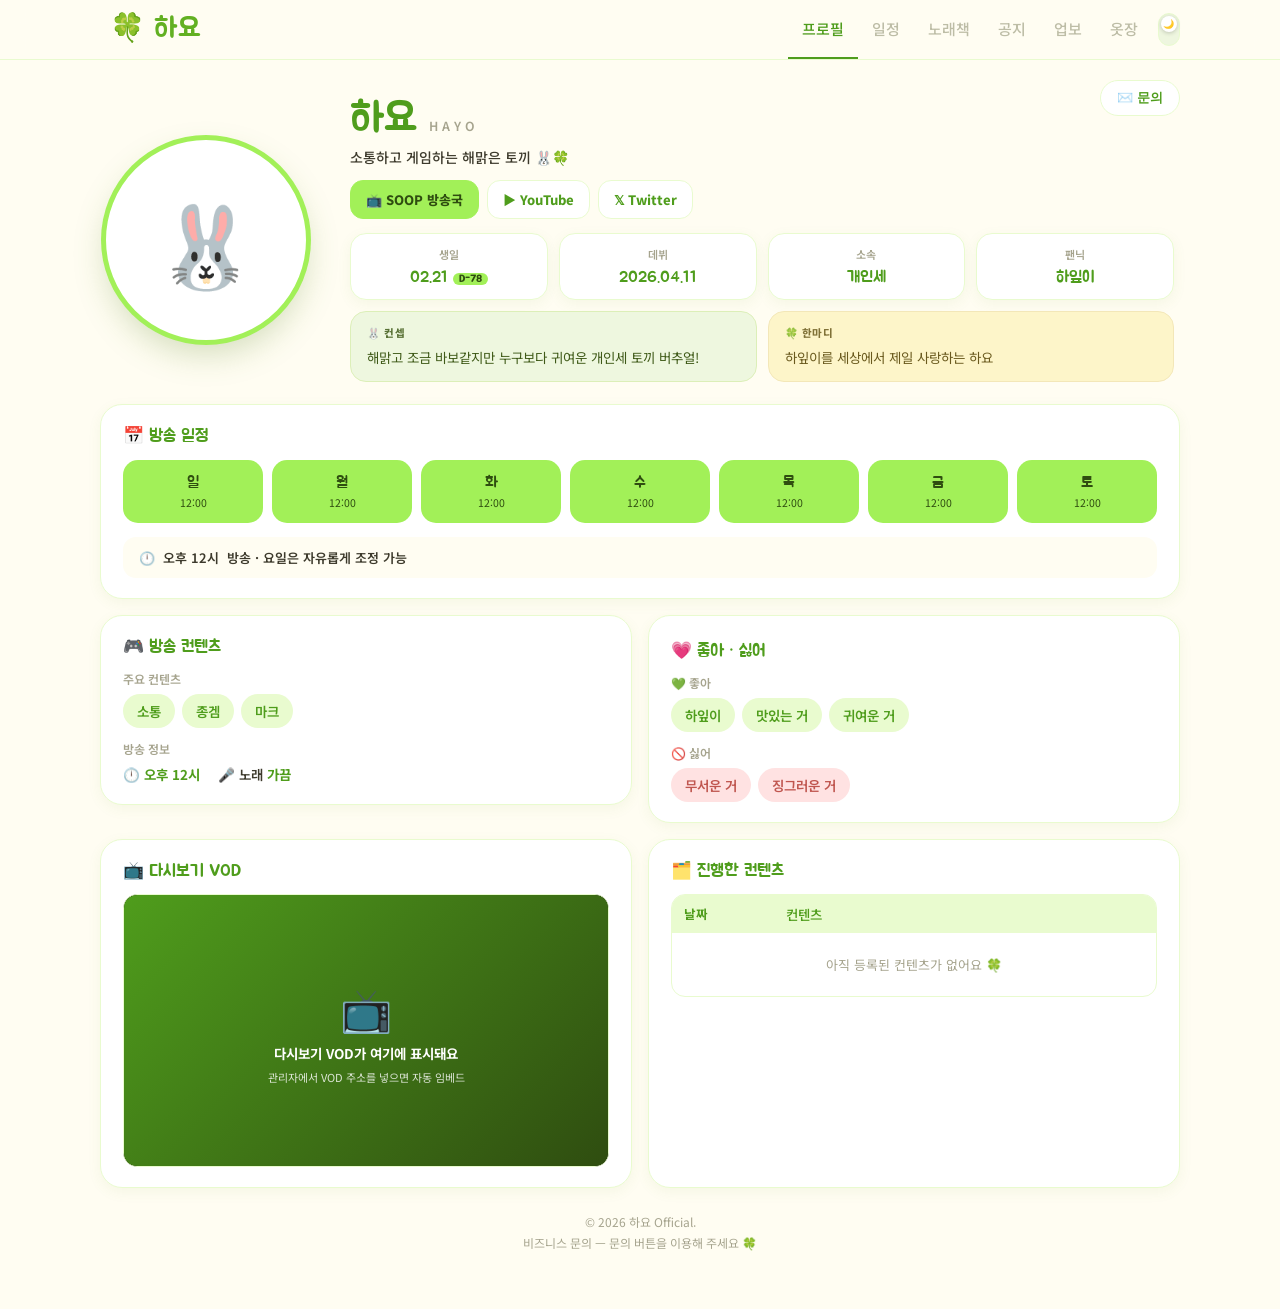
==== index.html @ 39f5235e "Update index.html" ====
<!DOCTYPE html>
<html lang="ko">
<head>
<meta charset="UTF-8">
<meta name="viewport" content="width=device-width, initial-scale=1.0">
<title>하요</title>
<link rel="icon" type="image/jpeg" href="https://profile.img.sooplive.co.kr/LOGO/ha/hayodayong/hayodayong.jpg">
<meta name="description" content="하요 공식 페이지">
<meta property="og:type" content="website">
<meta property="og:title" content="하요">
<meta property="og:description" content="소통·종겜·마크하는 해맑은 토끼 하요 🐰🍀">
<meta property="og:image" content="https://profile.img.sooplive.co.kr/LOGO/ha/hayodayong/hayodayong.jpg">
<meta property="og:image:width" content="600">
<meta property="og:image:height" content="600">
<meta name="twitter:card" content="summary_large_image">
<link href="https://fonts.googleapis.com/css2?family=Jua&family=Noto+Sans+KR:wght@300;400;500;700;800&display=swap" rel="stylesheet">
<style>
:root{
  --main:#a2f058; --main-dark:#4f9d1c; --main-light:#e9fbcf;
  --bg:#fffdf2; --card:#ffffff; --cream:#fdf5c9;
  --logo:#62b022; --text:#3d3a2c; --text-soft:#a6a48e;
  --page-width:1080px;
  --pen:'Noto Sans KR',sans-serif; --katuri:'Jua','Noto Sans KR',sans-serif;
}
body.dark{
  --main:#b6f06f; --main-dark:#cdf59a; --main-light:#2c3a18;
  --bg:#14160d; --card:#1d1f15; --cream:#2a2c18;
  --logo:#cdf59a; --text:#e9ecdf; --text-soft:#8f917f;
}
*{margin:0;padding:0;box-sizing:border-box}
body{background:var(--bg);font-family:var(--pen);color:var(--text);min-height:100vh;padding:20px 16px 56px;overflow-x:hidden;position:relative;transition:background .2s,color .2s}
.nav{position:sticky;top:0;z-index:100;background:rgba(255,253,242,.92);backdrop-filter:blur(12px);border-bottom:1.5px solid var(--main-light);display:flex;justify-content:center;margin:-20px -16px 20px;padding:0 12px}
body.dark .nav{background:rgba(20,22,13,.93)}
.nav-inner{display:flex;align-items:center;max-width:var(--page-width);width:100%}
.nav a.nav-logo{font-family:var(--katuri);font-size:28px!important;font-weight:400;color:var(--logo)!important;padding:10px 10px;text-decoration:none;margin-right:auto;line-height:1;white-space:nowrap;flex-shrink:0;letter-spacing:.5px}
.nav a{padding:18px 14px;font-size:15px;font-weight:500;color:#bdbda6;text-decoration:none;border-bottom:2px solid transparent;transition:all .2s;white-space:nowrap}
.nav a:hover,.nav a.active{color:var(--main-dark);border-bottom-color:var(--main-dark)}
.theme-switch{flex-shrink:0;margin-left:6px;position:relative;width:22px;height:33px;border-radius:999px;border:1.5px solid var(--main-light);background:#eef6df;cursor:pointer;padding:0;transition:background .2s}
.theme-switch .knob{position:absolute;left:1.5px;top:1.5px;width:16px;height:16px;border-radius:50%;background:#fff;display:flex;align-items:center;justify-content:center;font-size:9px;transition:top .2s,background .2s;box-shadow:0 1px 4px rgba(0,0,0,.2)}
body.dark .theme-switch{background:#23271a}
body.dark .theme-switch .knob{top:14px;background:#1d1f15}
@media(max-width:560px){.nav a.nav-logo{font-size:23px!important;padding:10px 6px}.nav{padding:0 6px}.nav a{padding:14px 8px;font-size:13px}}
@media(max-width:380px){.nav a.nav-logo{font-size:20px!important}.nav a{padding:12px 6px;font-size:12px}}
.wrap{position:relative;z-index:1;max-width:var(--page-width);margin:0 auto}

/* ── 히어로: 프사 확대 + 세로 중앙, 내용 살짝 축소 + 오른쪽으로 ── */
.hero{position:relative;display:flex;gap:44px;align-items:center;padding:18px 6px 6px}
.inquiry-btn{position:absolute;top:0;right:0;z-index:5;background:var(--card);border:1.5px solid var(--main-light);color:var(--main-dark);border-radius:999px;padding:8px 16px;font-size:13px;font-weight:800;cursor:pointer;transition:all .2s}
.inquiry-btn:hover{background:var(--main);color:#2f4d10;border-color:var(--main)}
.hero-avatar{width:200px;height:200px;border-radius:50%;overflow:hidden;background:#fff;display:flex;align-items:center;justify-content:center;font-size:80px;flex-shrink:0;cursor:pointer;border:6px solid #fff;box-shadow:0 0 0 5px var(--main),0 14px 32px rgba(90,130,40,.26)}
.hero-avatar img{width:100%;height:100%;object-fit:cover;display:block}
.hero-right{flex:1;min-width:0}
.hero-namerow{display:flex;align-items:baseline;gap:12px;flex-wrap:wrap;padding-right:70px}
.hero-name{font-family:var(--katuri);font-size:41px;color:var(--main-dark);line-height:1}
.hero-en{font-size:12.5px;letter-spacing:4px;color:var(--text-soft);font-weight:600}
.hero-tag{margin-top:8px;font-size:14px;color:var(--text);font-weight:500}
.hero-socials{margin-top:13px;display:flex;gap:8px;flex-wrap:wrap}
.hsoc{display:inline-flex;align-items:center;gap:6px;padding:9px 15px;border-radius:13px;text-decoration:none;font-weight:800;font-size:13px;border:1.5px solid var(--main-light);background:var(--card);color:var(--main-dark);transition:all .18s}
.hsoc:hover{transform:translateY(-2px)}
.hsoc.fill{background:var(--main);color:#2f4d10;border-color:var(--main)}
.infocards{margin-top:14px;display:grid;grid-template-columns:repeat(4,1fr);gap:11px}
.ic{background:var(--card);border:1.5px solid var(--main-light);border-radius:16px;padding:12px 8px;text-align:center;box-shadow:0 4px 14px rgba(120,160,60,.07)}
.ic .l{font-size:11px;color:var(--text-soft);font-weight:600}
.ic .v{font-family:var(--katuri);font-size:16px;color:var(--main-dark);margin-top:5px;font-weight:400;word-break:keep-all;line-height:1.25}
.ic .v em{font-style:normal;font-size:10px;background:var(--main);color:#2f4d10;border-radius:7px;padding:1px 6px;margin-left:5px;font-weight:800}
.lore{margin-top:11px;display:grid;grid-template-columns:1fr 1fr;gap:11px}
.lorebox{border-radius:16px;padding:13px 16px;font-size:13.5px;line-height:1.6;border:1.5px solid transparent}
.lorebox .lt{font-size:10.5px;font-weight:800;letter-spacing:.5px;display:flex;align-items:center;gap:6px;margin-bottom:5px;opacity:.85}
.lorebox.a{background:#eef7df;color:#3f5a18;border-color:#dcefb8}
.lorebox.b{background:var(--cream);color:#6a5a1e;border-color:#f3e7b8}
body.dark .lorebox.a{background:#243016;color:#cdf59a;border-color:#33491a}
body.dark .lorebox.b{background:#2a2c18;color:#e3d79a;border-color:#3a3a1f}
@media(max-width:700px){.hero{flex-direction:column;align-items:center;text-align:center;gap:20px;padding:8px 4px}.hero-avatar{width:168px;height:168px;font-size:66px}.hero-namerow{justify-content:center;padding-right:0}.hero-socials{justify-content:center}.infocards{grid-template-columns:1fr 1fr;width:100%}.lore{grid-template-columns:1fr;width:100%;text-align:left}.inquiry-btn{top:-4px}}

.sched{margin-top:16px;background:var(--card);border:1.5px solid var(--main-light);border-radius:22px;padding:20px 22px;box-shadow:0 4px 14px rgba(120,160,60,.07)}
.sched .sh{font-family:var(--katuri);font-size:17px;color:var(--main-dark);margin-bottom:14px;display:flex;align-items:center;gap:8px;font-weight:400}
.daycards{display:grid;grid-template-columns:repeat(7,1fr);gap:9px}
@media(max-width:560px){.daycards{grid-template-columns:repeat(4,1fr)}}
.dc{border-radius:15px;padding:13px 6px;text-align:center;background:var(--main-light)}
.dc .dd{font-family:var(--katuri);font-size:15px;color:var(--main-dark);font-weight:400}
.dc .dt{font-size:10.5px;color:var(--main-dark);opacity:.8;margin-top:4px;line-height:1.3}
.dc.on{background:var(--main)}
.dc.on .dd,.dc.on .dt{color:#2f4d10;opacity:1}
.sched .cap{margin-top:14px;background:var(--bg);border-radius:13px;padding:11px 16px;font-size:13px;color:var(--text);font-weight:600;display:flex;align-items:center;gap:8px}

.twocol{margin-top:16px;display:grid;grid-template-columns:1fr 1fr;gap:16px;align-items:start}
@media(max-width:700px){.twocol{grid-template-columns:1fr}}
.col{background:var(--card);border:1.5px solid var(--main-light);border-radius:22px;padding:20px 22px;box-shadow:0 4px 14px rgba(120,160,60,.07)}
.col h3{font-family:var(--katuri);font-size:17px;color:var(--main-dark);margin-bottom:13px;display:flex;align-items:center;gap:8px;font-weight:400}
.subh{font-size:12px;color:var(--text-soft);font-weight:600;margin:12px 0 7px}
.subh:first-child{margin-top:0}
.pills{display:flex;gap:7px;flex-wrap:wrap}
.pill{background:var(--main-light);color:var(--main-dark);border-radius:999px;padding:7px 14px;font-size:13.5px;font-weight:600}
.pill.no{background:#ffe2e2;color:#c0564f}
body.dark .pill.no{background:#3a2222;color:#e79a94}
.miniinfo{display:flex;gap:18px;flex-wrap:wrap;margin-top:4px}
.miniinfo span{font-size:13.5px;color:var(--text);font-weight:600}
.miniinfo b{color:var(--main-dark)}

/* ── 하단 VOD + 컨텐츠 표 ── */
.vodrow{margin-top:16px;display:grid;grid-template-columns:1fr 1fr;gap:16px;align-items:stretch}
@media(max-width:700px){.vodrow{grid-template-columns:1fr}}
.vodcol,.listcol{display:flex;flex-direction:column}
.vod{position:relative;width:100%;aspect-ratio:16/9;background:#000;border-radius:14px;overflow:hidden;border:1.5px solid var(--main-light)}
.vod iframe{position:absolute;inset:0;width:100%;height:100%;border:0}
.vod-ph{position:absolute;inset:0;display:flex;flex-direction:column;align-items:center;justify-content:center;gap:6px;background:linear-gradient(135deg,#4f9d1c,#2f4d10);color:#fff;text-align:center;padding:16px}
.vod-ph .pl{font-size:42px}
.vod-ph .pt{font-size:13.5px;font-weight:700}
.vod-ph .pt2{font-size:11px;opacity:.82}
.ctable{border:1.5px solid var(--main-light);border-radius:14px;overflow:hidden}
.cthead{display:flex;gap:10px;padding:9px 12px;background:var(--main-light);font-size:11.5px;color:var(--main-dark);font-weight:800}
.crow{display:flex;gap:10px;align-items:center;padding:11px 12px;border-top:1px solid var(--main-light);text-decoration:none;color:var(--text);transition:background .15s}
.crow:hover{background:var(--main-light)}
.cdate{width:92px;flex-shrink:0;font-size:12.5px;font-weight:700;color:var(--main-dark)}
.ctitle{flex:1;min-width:0;font-size:13.5px;font-weight:500;overflow:hidden;text-overflow:ellipsis;white-space:nowrap}
.crow .go{margin-left:auto;color:var(--text-soft);font-size:14px;flex-shrink:0}
.crow:hover .go{color:var(--main-dark)}
.cempty{padding:22px;text-align:center;color:var(--text-soft);font-size:13px}
.pager{display:flex;gap:6px;justify-content:center;margin-top:auto;padding-top:14px}
.pager button{min-width:30px;height:30px;padding:0 8px;border-radius:9px;border:1.5px solid var(--main-light);background:var(--card);color:var(--main-dark);font-weight:700;font-size:13px;cursor:pointer;transition:all .15s}
.pager button:hover:not(:disabled){background:var(--main-light)}
.pager button.active{background:var(--main);color:#2f4d10;border-color:var(--main)}
.pager button:disabled{opacity:.4;cursor:default}

.iq-ov{position:absolute;left:0;right:0;background:rgba(40,46,20,.35);display:none;align-items:flex-start;justify-content:center;z-index:600;padding:16px}
.iq-ov.show{display:flex}
.iq-modal{background:var(--card);border-radius:24px;width:100%;max-width:420px;padding:24px;box-shadow:0 20px 60px rgba(80,100,40,.3)}
.iq-title{font-family:var(--katuri);font-size:19px;color:var(--main-dark);margin-bottom:4px;font-weight:400}
.iq-desc{font-size:13px;color:var(--text-soft);margin-bottom:16px}
.iq-input{width:100%;padding:12px 14px;border-radius:13px;border:1.5px solid var(--main-light);font-size:14px;outline:none;margin-bottom:10px;font-family:inherit;background:var(--bg);color:var(--text);box-sizing:border-box}
.iq-input:focus{border-color:var(--main)}
.iq-btns{display:flex;gap:8px;margin-top:6px}
.iq-btns button{flex:1;padding:12px;border-radius:13px;border:none;font-size:14px;font-weight:800;cursor:pointer}
.iq-send{background:var(--main);color:#2f4d10}
.iq-cancel{background:var(--main-light);color:var(--main-dark)}
footer{text-align:center;color:var(--text-soft);font-size:12px;margin-top:24px;position:relative;z-index:1;line-height:1.7}
</style>
</head>
<body>
<nav class="nav"><div class="nav-inner">
  <a href="index.html" class="nav-logo">🍀 하요</a>
  <a href="index.html" class="active">프로필</a>
  <a href="schedule/">일정</a>
  <a href="song/">노래책</a>
  <a href="notice/">공지</a>
  <a href="work/">업보</a>
  <a href="dress/">옷장</a>
  <button class="theme-switch" id="themeSwitch" type="button" aria-label="다크모드 전환"><span class="knob" id="themeKnob">🌙</span></button>
</div></nav>

<div class="wrap">
  <section class="hero">
    <button class="inquiry-btn" onclick="openInquiry()">✉️ 문의</button>
    <div class="hero-avatar" id="avatarWrap">
      <img id="avatarImg" src="" alt="하요" style="display:none" onerror="this.style.display='none';var e=document.getElementById('avatarEmoji');if(e)e.style.display='flex'">
      <span id="avatarEmoji">🐰</span>
    </div>
    <div class="hero-right">
      <div class="hero-namerow"><span class="hero-name" id="info-name">하요</span><span class="hero-en">HAYO</span></div>
      <div class="hero-tag" id="info-tagline">소통하고 게임하는 해맑은 토끼 🐰🍀</div>
      <div class="hero-socials">
        <a class="hsoc fill" id="soc-soop" href="https://www.sooplive.com/station/hayodayong" target="_blank" rel="noopener">📺 SOOP 방송국</a>
        <a class="hsoc" id="soc-youtube" href="https://www.youtube.com/@hayodayong" target="_blank" rel="noopener">▶️ YouTube</a>
        <a class="hsoc" id="soc-twitter" href="https://x.com/hayodayong" target="_blank" rel="noopener">𝕏 Twitter</a>
      </div>
      <div class="infocards">
        <div class="ic"><div class="l">생일</div><div class="v"><span id="info-birthday">02.21</span><em id="dday"></em></div></div>
        <div class="ic"><div class="l">데뷔</div><div class="v" id="info-dates">2026.04.11</div></div>
        <div class="ic"><div class="l">소속</div><div class="v" id="info-agency">개인세</div></div>
        <div class="ic"><div class="l">팬닉</div><div class="v" id="info-fandom">하잎이</div></div>
      </div>
      <div class="lore">
        <div class="lorebox a"><span class="lt">🐰 컨셉</span><span id="info-concept">해맑고 조금 바보같지만 누구보다 귀여운 개인세 토끼 버추얼!</span></div>
        <div class="lorebox b"><span class="lt">🍀 한마디</span><span id="info-catchphrase">하잎이를 세상에서 제일 사랑하는 하요</span></div>
      </div>
    </div>
  </section>

  <div class="sched">
    <div class="sh">📅 방송 일정</div>
    <div class="daycards" id="daycards"></div>
    <div class="cap">🕛 <span id="cap-airtime">오후 12시</span> 방송 · 요일은 자유롭게 조정 가능</div>
  </div>

  <div class="twocol">
    <div class="col">
      <h3>🎮 방송 컨텐츠</h3>
      <div class="subh">주요 컨텐츠</div>
      <div class="pills" id="info-tags"></div>
      <div class="subh">방송 정보</div>
      <div class="miniinfo"><span>🕛 <b id="mi-airtime">오후 12시</b></span><span>🎤 노래 <b id="mi-sing">가끔</b></span></div>
    </div>
    <div class="col">
      <h3>💗 좋아 · 싫어</h3>
      <div class="subh">💚 좋아</div>
      <div class="pills">
        <span class="pill" id="like1">하잎이</span><span class="pill" id="like2">맛있는 거</span><span class="pill" id="like3">귀여운 거</span><span class="pill" id="like4"></span>
      </div>
      <div class="subh">🚫 싫어</div>
      <div class="pills">
        <span class="pill no" id="dislike1">무서운 거</span><span class="pill no" id="dislike2">징그러운 거</span>
      </div>
    </div>
  </div>

  <!-- ── 하단 추가: VOD / 진행 컨텐츠 표 ── -->
  <div class="vodrow">
    <div class="col vodcol">
      <h3>📺 다시보기 VOD</h3>
      <div class="vod" id="vod-box"></div>
    </div>
    <div class="col listcol">
      <h3>🗂️ 진행한 컨텐츠</h3>
      <div class="ctable">
        <div class="cthead"><span class="cdate">날짜</span><span class="ctitle">컨텐츠</span></div>
        <div class="ctbody" id="content-rows"></div>
      </div>
      <div class="pager" id="content-pager"></div>
    </div>
  </div>
</div>

<footer>© 2026 하요 Official.<br>비즈니스 문의 — 문의 버튼을 이용해 주세요 🍀</footer>

<div class="iq-ov" id="iq-ov" onclick="if(event.target===this)closeInquiry()">
  <div class="iq-modal">
    <div class="iq-title">✉️ 문의하기</div>
    <div class="iq-desc">하요에게 하고 싶은 말을 남겨주세요 🍀</div>
    <input class="iq-input" id="iq-nick" placeholder="닉네임 (필수)">
    <textarea class="iq-input" id="iq-msg" rows="4" placeholder="문의 내용을 적어주세요"></textarea>
    <div class="iq-btns"><button class="iq-cancel" onclick="closeInquiry()">취소</button><button class="iq-send" onclick="sendInquiry()">보내기 💚</button></div>
  </div>
</div>

<script src="https://cdn.jsdelivr.net/npm/@supabase/supabase-js@2/dist/umd/supabase.min.js"></script>
<script src="supabase.js"></script>
<script>
const defaults={ 'soop-id':'hayodayong', avatar:'',
 'info-name':'하요', tagline:'소통하고 게임하는 해맑은 토끼 🐰🍀',
 'info-catchphrase':'하잎이를 세상에서 제일 사랑하는 하요',
 concept:'해맑고 조금 바보같지만 누구보다 귀여운 개인세 토끼 버추얼!',
 'info-tags':'소통, 종겜, 마크', 'info-fandom':'하잎이', 'info-dates':'2026.04.11',
 birthday:'02-21', agency:'개인세', sing:'가끔', airtime:'오후 12시',
 days:'0,1,2,3,4,5,6', days_time:'12:00', vod:'',
 like1:'하잎이', like2:'맛있는 거', like3:'귀여운 거', like4:'',
 dislike1:'무서운 거', dislike2:'징그러운 거',
 'link-soop':'https://www.sooplive.com/station/hayodayong',
 'link-youtube':'https://www.youtube.com/@hayodayong',
 'link-twitter':'https://x.com/hayodayong' };

function setText(id,v){const el=document.getElementById(id); if(el) el.textContent=(v==null?'':v);}
function setHref(id,v){const el=document.getElementById(id); if(el&&v) el.href=v;}

async function load(){
  let saved={};
  try{ const {data}=await db.from('profile').select('data').eq('id',1); if(data&&data[0]&&data[0].data) saved=data[0].data; }catch(e){}
  const d={...defaults,...saved};
  function soopAvatar(id){ if(!id)return null; id=String(id).trim().toLowerCase(); if(id.length<2)return null; return `https://profile.img.sooplive.co.kr/LOGO/${id.slice(0,2)}/${id}/${id}.jpg`; }
  const url=d.avatar||soopAvatar(d['soop-id']); const img=document.getElementById('avatarImg'); const em=document.getElementById('avatarEmoji');
  if(url&&img){ img.src=url; img.style.display='block'; if(em)em.style.display='none'; }
  setText('info-name', d['info-name']);
  setText('info-tagline', d['tagline']);
  setText('info-catchphrase', d['info-catchphrase']);
  setText('info-concept', d['concept']);
  setText('info-fandom', d['info-fandom']);
  setText('info-dates', d['info-dates']);
  setText('info-agency', d['agency']);
  setText('info-birthday', (d['birthday']||'').replace(/-/g,'.'));
  setText('mi-airtime', d['airtime']); setText('cap-airtime', d['airtime']);
  setText('mi-sing', d['sing']);
  setHref('soc-soop', d['link-soop']); setHref('soc-youtube', d['link-youtube']); setHref('soc-twitter', d['link-twitter']);
  const tg=document.getElementById('info-tags'); if(tg)tg.innerHTML=(d['info-tags']||'').split(',').filter(t=>t.trim()).map(t=>`<span class="pill">${t.trim()}</span>`).join('');
  ['like1','like2','like3','like4','dislike1','dislike2'].forEach(id=>{const el=document.getElementById(id);if(el){const v=(d[id]||'').trim();el.textContent=v;el.style.display=v?'':'none';}});
  const on=new Set(String(d['days']||'').split(',').map(x=>x.trim()).filter(x=>x!==''));
  const dn=['일','월','화','수','목','금','토']; const dbox=document.getElementById('daycards');
  if(dbox) dbox.innerHTML=dn.map((nm,i)=>{const o=on.has(String(i));return `<div class="dc${o?' on':''}"><div class="dd">${nm}</div><div class="dt">${o?(d['days_time']||'12:00'):'휴방'}</div></div>`;}).join('');
  (function(bmd){ if(!bmd) return; const t=String(bmd).split('-'); if(t.length<2)return; const m=+t[0],dd=+t[1]; const now=new Date();now.setHours(0,0,0,0); let nx=new Date(now.getFullYear(),m-1,dd); if(nx<now)nx=new Date(now.getFullYear()+1,m-1,dd); const n=Math.round((nx-now)/86400000); const el=document.getElementById('dday'); if(el)el.textContent=(n===0?'오늘!':'D-'+n); })(d['birthday']);
  const vb=document.getElementById('vod-box');
  if(vb){ const vid=(d['vod']||'').trim();
    if(vid) vb.innerHTML=`<iframe src="https://vod.sooplive.co.kr/player/${vid}/embed?showChat=false&autoPlay=false&mutePlay=false" frameborder="0" allowfullscreen scrolling="no"></iframe>`;
    else vb.innerHTML=`<div class="vod-ph"><div class="pl">📺</div><div class="pt">다시보기 VOD가 여기에 표시돼요</div><div class="pt2">관리자에서 VOD 주소를 넣으면 자동 임베드</div></div>`;
  }
  loadContents();
}
load();

const PER_PAGE=5; let CONTENTS=[]; let cPage=1;
async function loadContents(){
  let list=[];
  try{ list=await fetchAll('contents',{order:'c_date',asc:false}); }catch(e){}
  CONTENTS=(list||[]).map(c=>({date:String(c.c_date||'').replace(/-/g,'.'), title:c.title||'', url:c.url||'#'}));
  cPage=1; renderContents();
}
function renderContents(){
  const rows=document.getElementById('content-rows'); const pager=document.getElementById('content-pager');
  if(!rows) return;
  const total=CONTENTS.length; const pages=Math.max(1,Math.ceil(total/PER_PAGE));
  if(cPage>pages)cPage=pages; if(cPage<1)cPage=1;
  const start=(cPage-1)*PER_PAGE; const slice=CONTENTS.slice(start,start+PER_PAGE);
  rows.innerHTML = slice.length ? slice.map(c=>`<a class="crow" href="${c.url||'#'}" target="_blank" rel="noopener"><span class="cdate">${c.date||''}</span><span class="ctitle">${(c.title||'').replace(/</g,'&lt;')}</span><span class="go">›</span></a>`).join('') : '<div class="cempty">아직 등록된 컨텐츠가 없어요 🍀</div>';
  if(!pager) return;
  if(pages<=1){ pager.innerHTML=''; return; }
  let h=`<button data-p="${cPage-1}" ${cPage===1?'disabled':''}>‹</button>`;
  for(let i=1;i<=pages;i++) h+=`<button class="${i===cPage?'active':''}" data-p="${i}">${i}</button>`;
  h+=`<button data-p="${cPage+1}" ${cPage===pages?'disabled':''}>›</button>`;
  pager.innerHTML=h;
  pager.querySelectorAll('button[data-p]').forEach(b=>b.addEventListener('click',()=>{const pp=+b.getAttribute('data-p'); if(pp>=1&&pp<=pages){cPage=pp; renderContents();}}));
}

function openInquiry(){const ov=document.getElementById('iq-ov');const e=window.event;let y=80;if(e){y=(e.pageY!=null?e.pageY:(e.clientY||0));}ov.style.top=Math.max(10,y-60)+'px';ov.classList.add('show');}
function closeInquiry(){document.getElementById('iq-ov').classList.remove('show');}
async function sendInquiry(){const nick=document.getElementById('iq-nick').value.trim();if(!nick){alert('닉네임을 적어주세요');return;}const msg=document.getElementById('iq-msg').value.trim();if(!msg){alert('문의 내용을 적어주세요');return;}let ok=false;try{ok=await insertRow('inquiries',{nickname:nick,message:msg});}catch(e){}if(ok){alert('문의가 전송됐어요! 💚');document.getElementById('iq-nick').value='';document.getElementById('iq-msg').value='';closeInquiry();}else{alert('전송 실패 ㅠㅠ 잠시 후 다시 시도해주세요');}}
if(window.parent!==window&&typeof initIframeResize==='function'){window.addEventListener('load',initIframeResize);setTimeout(initIframeResize,800);}
</script>
<script>
(function(){if(localStorage.getItem('theme')==='dark')document.body.classList.add('dark');var sw=document.getElementById('themeSwitch'),kn=document.getElementById('themeKnob');function r(){if(kn)kn.textContent=document.body.classList.contains('dark')?'☀️':'🌙';}if(sw)sw.addEventListener('click',function(){document.body.classList.toggle('dark');localStorage.setItem('theme',document.body.classList.contains('dark')?'dark':'light');r();});r();})();
</script>
<script src="fx.js"></script>
</body>
</html>
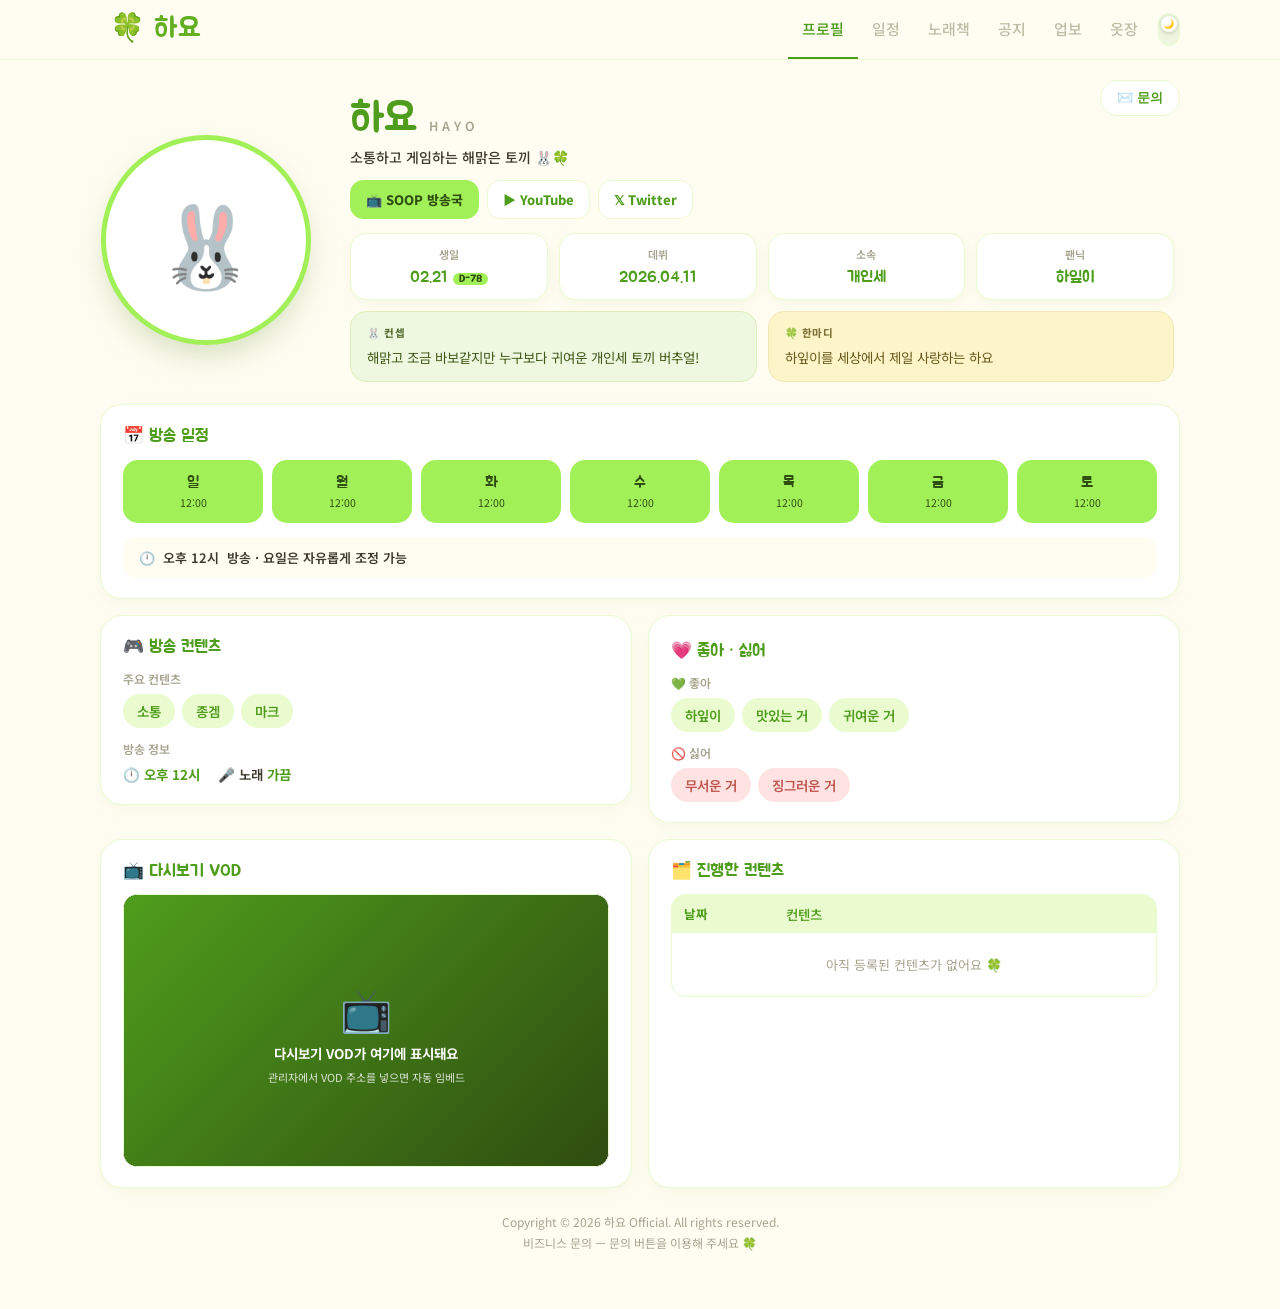
==== commit fcc3f9d5: "Add files via upload" ====
--- a/index.html
+++ b/index.html
@@ -220,7 +220,7 @@
   </div>
 </div>
 
-<footer>© 2026 하요 Official.<br>비즈니스 문의 — 문의 버튼을 이용해 주세요 🍀</footer>
+<footer>Copyright © 2026 하요 Official. All rights reserved.<br>비즈니스 문의 — 문의 버튼을 이용해 주세요 🍀</footer>
 
 <div class="iq-ov" id="iq-ov" onclick="if(event.target===this)closeInquiry()">
   <div class="iq-modal">
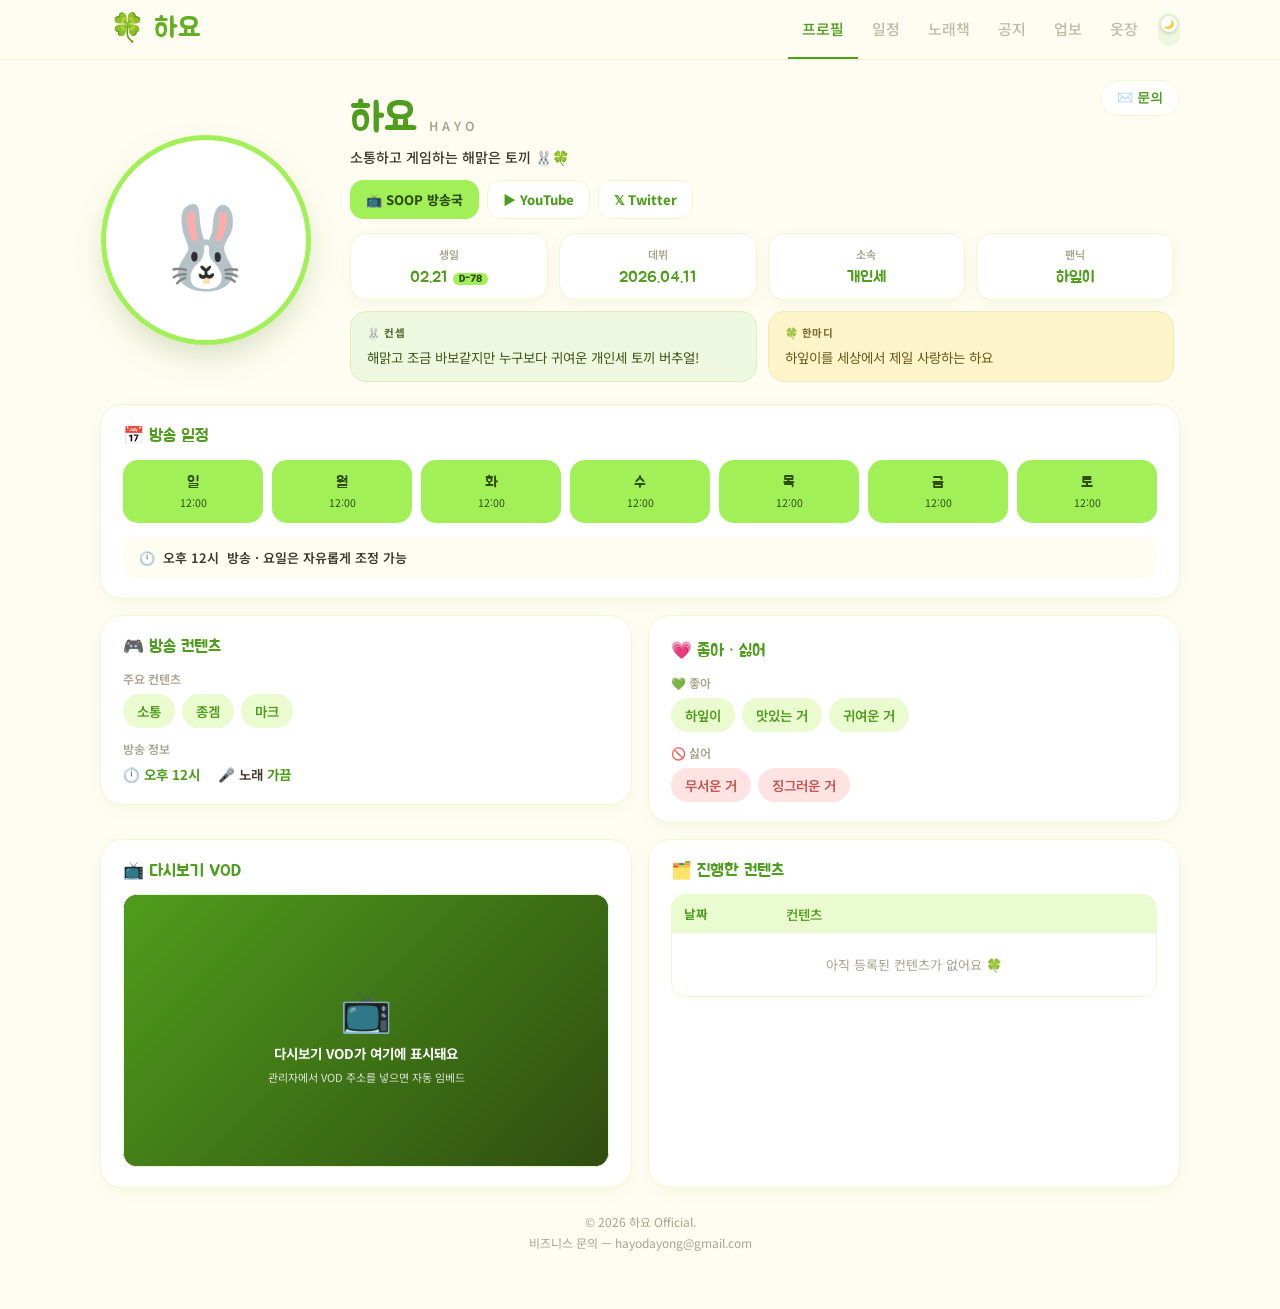
==== commit a9bee150: "Add files via upload" ====
--- a/index.html
+++ b/index.html
@@ -220,7 +220,7 @@
   </div>
 </div>
 
-<footer>Copyright © 2026 하요 Official. All rights reserved.<br>비즈니스 문의 — 문의 버튼을 이용해 주세요 🍀</footer>
+<footer>© 2026 하요 Official.<br>비즈니스 문의 — hayodayong@gmail.com</footer>
 
 <div class="iq-ov" id="iq-ov" onclick="if(event.target===this)closeInquiry()">
   <div class="iq-modal">
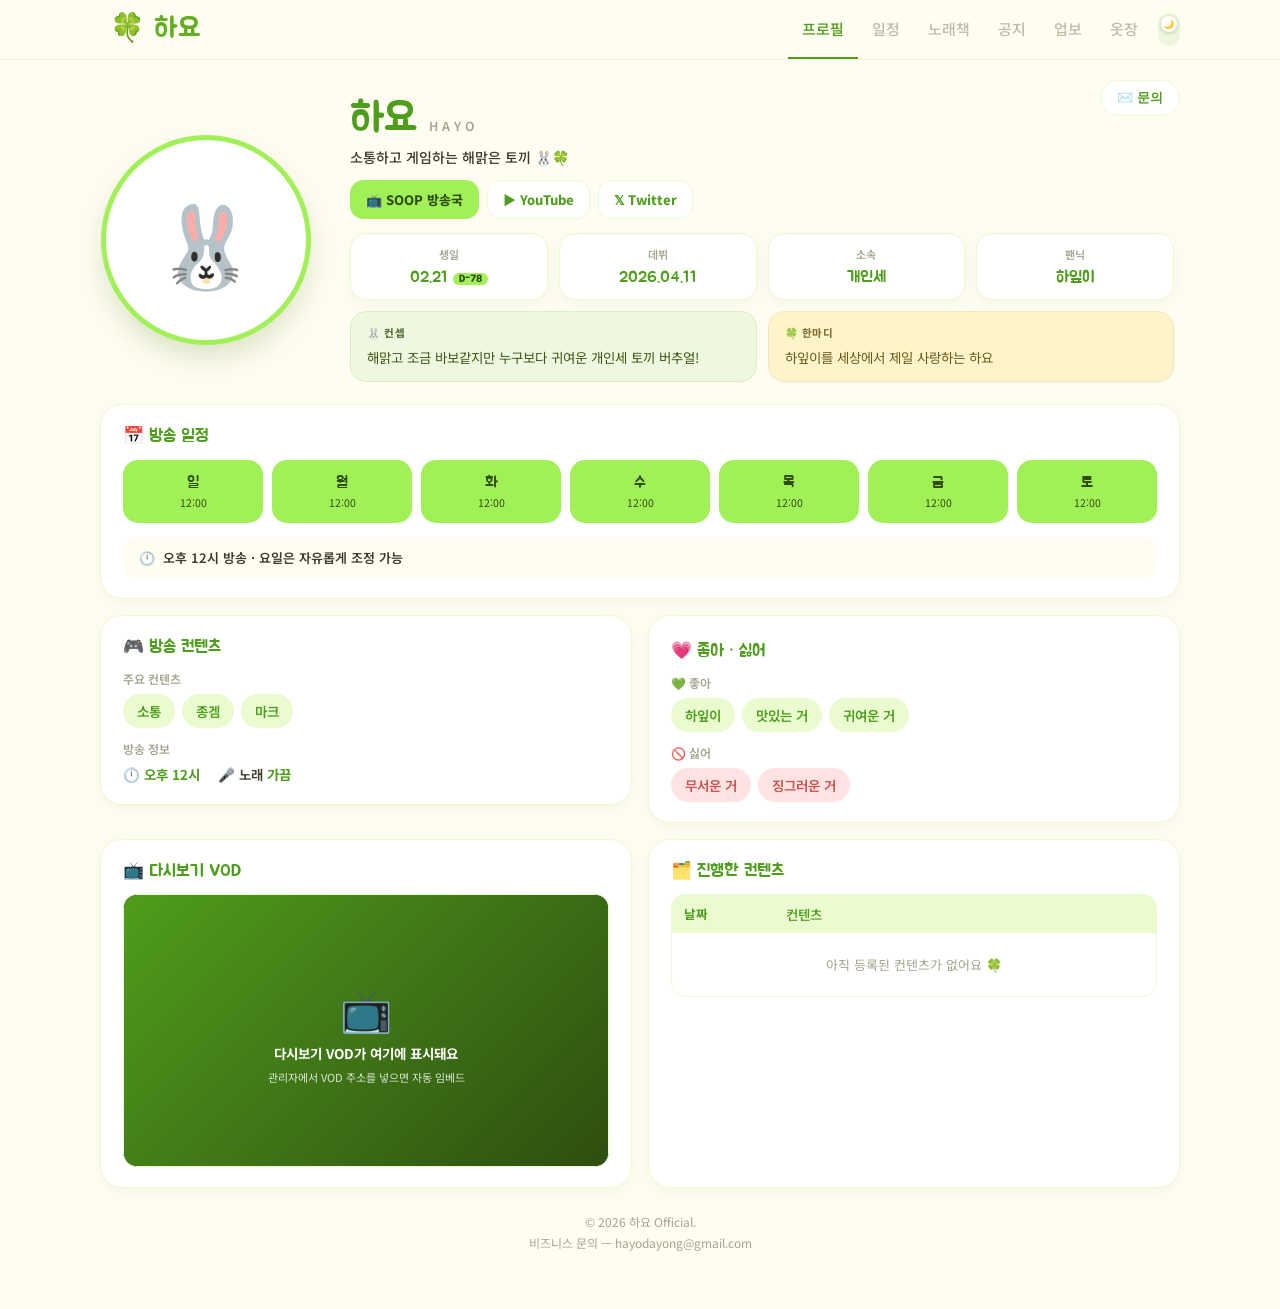
==== commit dda6f501: "Add files via upload" ====
--- a/index.html
+++ b/index.html
@@ -179,7 +179,7 @@
   <div class="sched">
     <div class="sh">📅 방송 일정</div>
     <div class="daycards" id="daycards"></div>
-    <div class="cap">🕛 <span id="cap-airtime">오후 12시</span> 방송 · 요일은 자유롭게 조정 가능</div>
+    <div class="cap">🕛 <span id="sched-note">오후 12시 방송 · 요일은 자유롭게 조정 가능</span></div>
   </div>
 
   <div class="twocol">
@@ -240,7 +240,7 @@
  'info-catchphrase':'하잎이를 세상에서 제일 사랑하는 하요',
  concept:'해맑고 조금 바보같지만 누구보다 귀여운 개인세 토끼 버추얼!',
  'info-tags':'소통, 종겜, 마크', 'info-fandom':'하잎이', 'info-dates':'2026.04.11',
- birthday:'02-21', agency:'개인세', sing:'가끔', airtime:'오후 12시',
+ birthday:'02-21', agency:'개인세', sing:'가끔', airtime:'오후 12시', sched_note:'오후 12시 방송 · 요일은 자유롭게 조정 가능',
  days:'0,1,2,3,4,5,6', days_time:'12:00', vod:'',
  like1:'하잎이', like2:'맛있는 거', like3:'귀여운 거', like4:'',
  dislike1:'무서운 거', dislike2:'징그러운 거',
@@ -266,7 +266,7 @@
   setText('info-dates', d['info-dates']);
   setText('info-agency', d['agency']);
   setText('info-birthday', (d['birthday']||'').replace(/-/g,'.'));
-  setText('mi-airtime', d['airtime']); setText('cap-airtime', d['airtime']);
+  setText('mi-airtime', d['airtime']); setText('sched-note', d['sched_note']);
   setText('mi-sing', d['sing']);
   setHref('soc-soop', d['link-soop']); setHref('soc-youtube', d['link-youtube']); setHref('soc-twitter', d['link-twitter']);
   const tg=document.getElementById('info-tags'); if(tg)tg.innerHTML=(d['info-tags']||'').split(',').filter(t=>t.trim()).map(t=>`<span class="pill">${t.trim()}</span>`).join('');
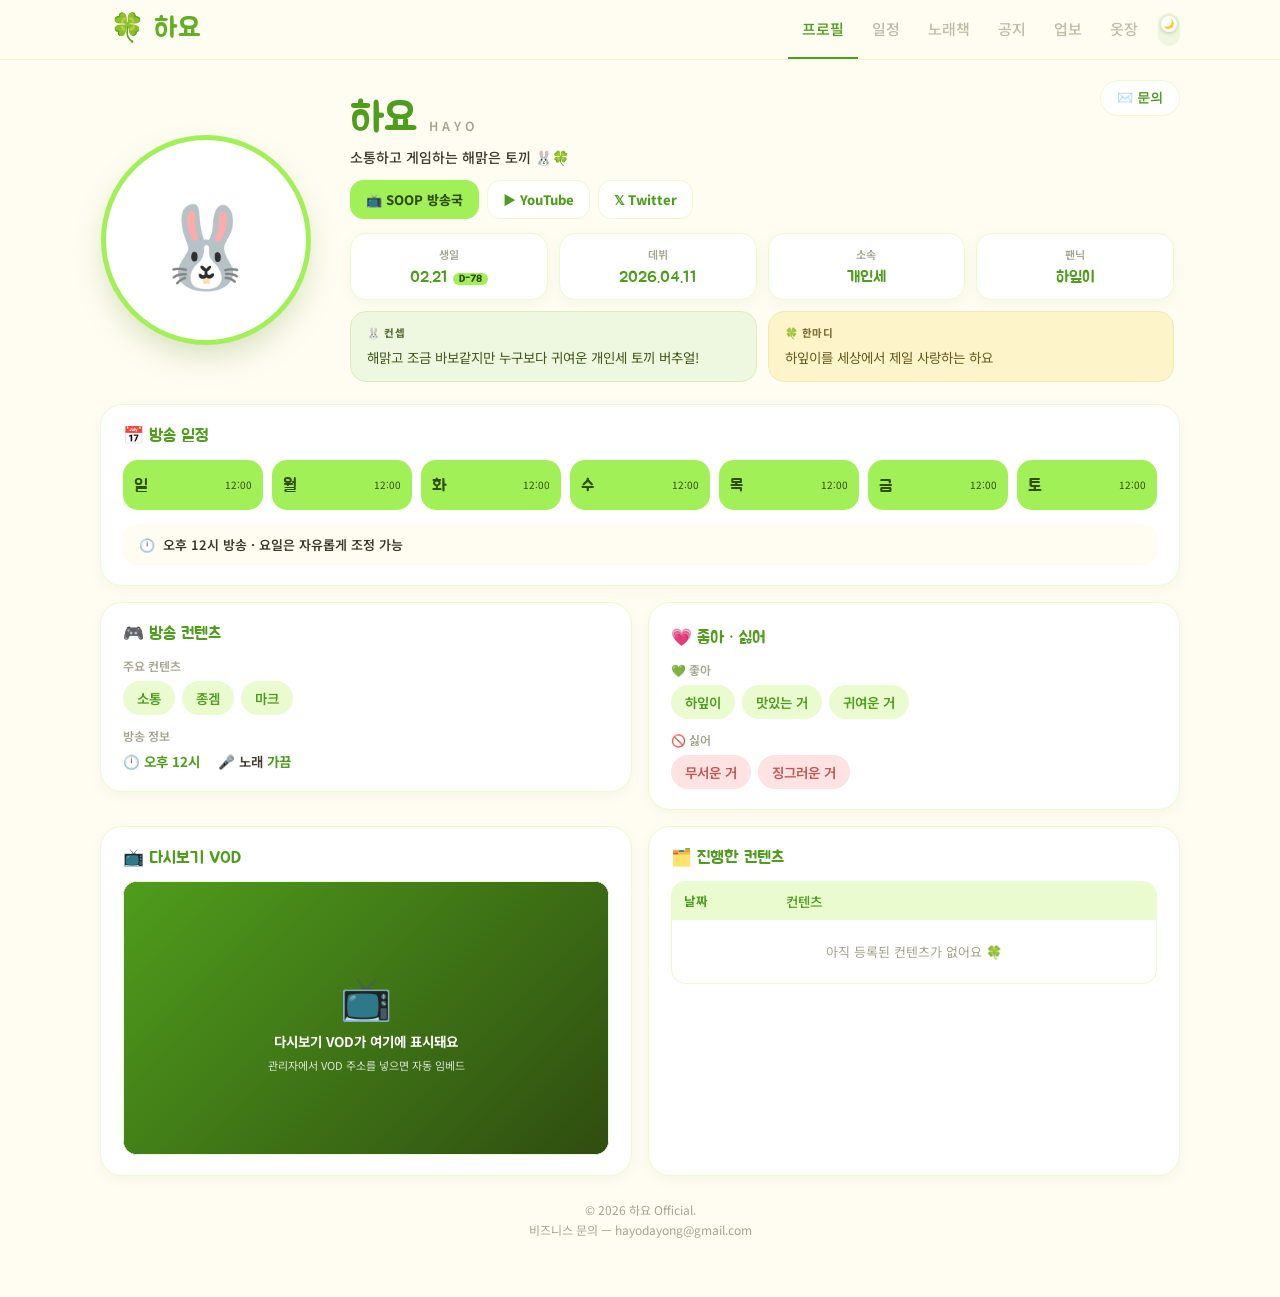
==== commit d2c13192: "Add files via upload" ====
--- a/index.html
+++ b/index.html
@@ -76,11 +76,14 @@
 .sched .sh{font-family:var(--katuri);font-size:17px;color:var(--main-dark);margin-bottom:14px;display:flex;align-items:center;gap:8px;font-weight:400}
 .daycards{display:grid;grid-template-columns:repeat(7,1fr);gap:9px}
 @media(max-width:560px){.daycards{grid-template-columns:repeat(4,1fr)}}
-.dc{border-radius:15px;padding:13px 6px;text-align:center;background:var(--main-light)}
-.dc .dd{font-family:var(--katuri);font-size:15px;color:var(--main-dark);font-weight:400}
-.dc .dt{font-size:10.5px;color:var(--main-dark);opacity:.8;margin-top:4px;line-height:1.3}
+.dc{display:flex;align-items:center;gap:6px;border-radius:15px;padding:9px 11px;min-height:50px;background:var(--main-light)}
+.dc .dd{font-family:var(--katuri);font-size:17px;color:var(--main-dark);font-weight:400;flex-shrink:0}
+.dc .times{margin-left:auto;display:flex;flex-direction:column;align-items:flex-end;line-height:1.25}
+.dc .times .tt{font-size:10px;color:var(--main-dark)}
+.dc .rest{margin-left:auto;font-size:10px;color:var(--main-dark);opacity:.65}
 .dc.on{background:var(--main)}
-.dc.on .dd,.dc.on .dt{color:#2f4d10;opacity:1}
+.dc.on .dd,.dc.on .times .tt{color:#2f4d10}
+.dc.off .dd{opacity:.5}
 .sched .cap{margin-top:14px;background:var(--bg);border-radius:13px;padding:11px 16px;font-size:13px;color:var(--text);font-weight:600;display:flex;align-items:center;gap:8px}
 
 .twocol{margin-top:16px;display:grid;grid-template-columns:1fr 1fr;gap:16px;align-items:start}
@@ -271,9 +274,10 @@
   setHref('soc-soop', d['link-soop']); setHref('soc-youtube', d['link-youtube']); setHref('soc-twitter', d['link-twitter']);
   const tg=document.getElementById('info-tags'); if(tg)tg.innerHTML=(d['info-tags']||'').split(',').filter(t=>t.trim()).map(t=>`<span class="pill">${t.trim()}</span>`).join('');
   ['like1','like2','like3','like4','dislike1','dislike2'].forEach(id=>{const el=document.getElementById(id);if(el){const v=(d[id]||'').trim();el.textContent=v;el.style.display=v?'':'none';}});
-  const on=new Set(String(d['days']||'').split(',').map(x=>x.trim()).filter(x=>x!==''));
+  let _dt=d['day_times'];
+  if(!_dt||typeof _dt!=='object'){_dt={};const _on=new Set(String(d['days']||'').split(',').map(x=>x.trim()).filter(x=>x!==''));for(let i=0;i<7;i++)_dt[i]=_on.has(String(i))?[d['days_time']||'12:00']:[];}
   const dn=['일','월','화','수','목','금','토']; const dbox=document.getElementById('daycards');
-  if(dbox) dbox.innerHTML=dn.map((nm,i)=>{const o=on.has(String(i));return `<div class="dc${o?' on':''}"><div class="dd">${nm}</div><div class="dt">${o?(d['days_time']||'12:00'):'휴방'}</div></div>`;}).join('');
+  if(dbox) dbox.innerHTML=dn.map((nm,i)=>{const ts=(Array.isArray(_dt[i])?_dt[i]:[]).map(t=>String(t).trim()).filter(Boolean).slice(0,3); return ts.length?`<div class="dc on"><div class="dd">${nm}</div><div class="times">${ts.map(t=>`<span class="tt">${t}</span>`).join('')}</div></div>`:`<div class="dc off"><div class="dd">${nm}</div><div class="rest">휴방</div></div>`;}).join('');
   (function(bmd){ if(!bmd) return; const t=String(bmd).split('-'); if(t.length<2)return; const m=+t[0],dd=+t[1]; const now=new Date();now.setHours(0,0,0,0); let nx=new Date(now.getFullYear(),m-1,dd); if(nx<now)nx=new Date(now.getFullYear()+1,m-1,dd); const n=Math.round((nx-now)/86400000); const el=document.getElementById('dday'); if(el)el.textContent=(n===0?'오늘!':'D-'+n); })(d['birthday']);
   const vb=document.getElementById('vod-box');
   if(vb){ const vid=(d['vod']||'').trim();
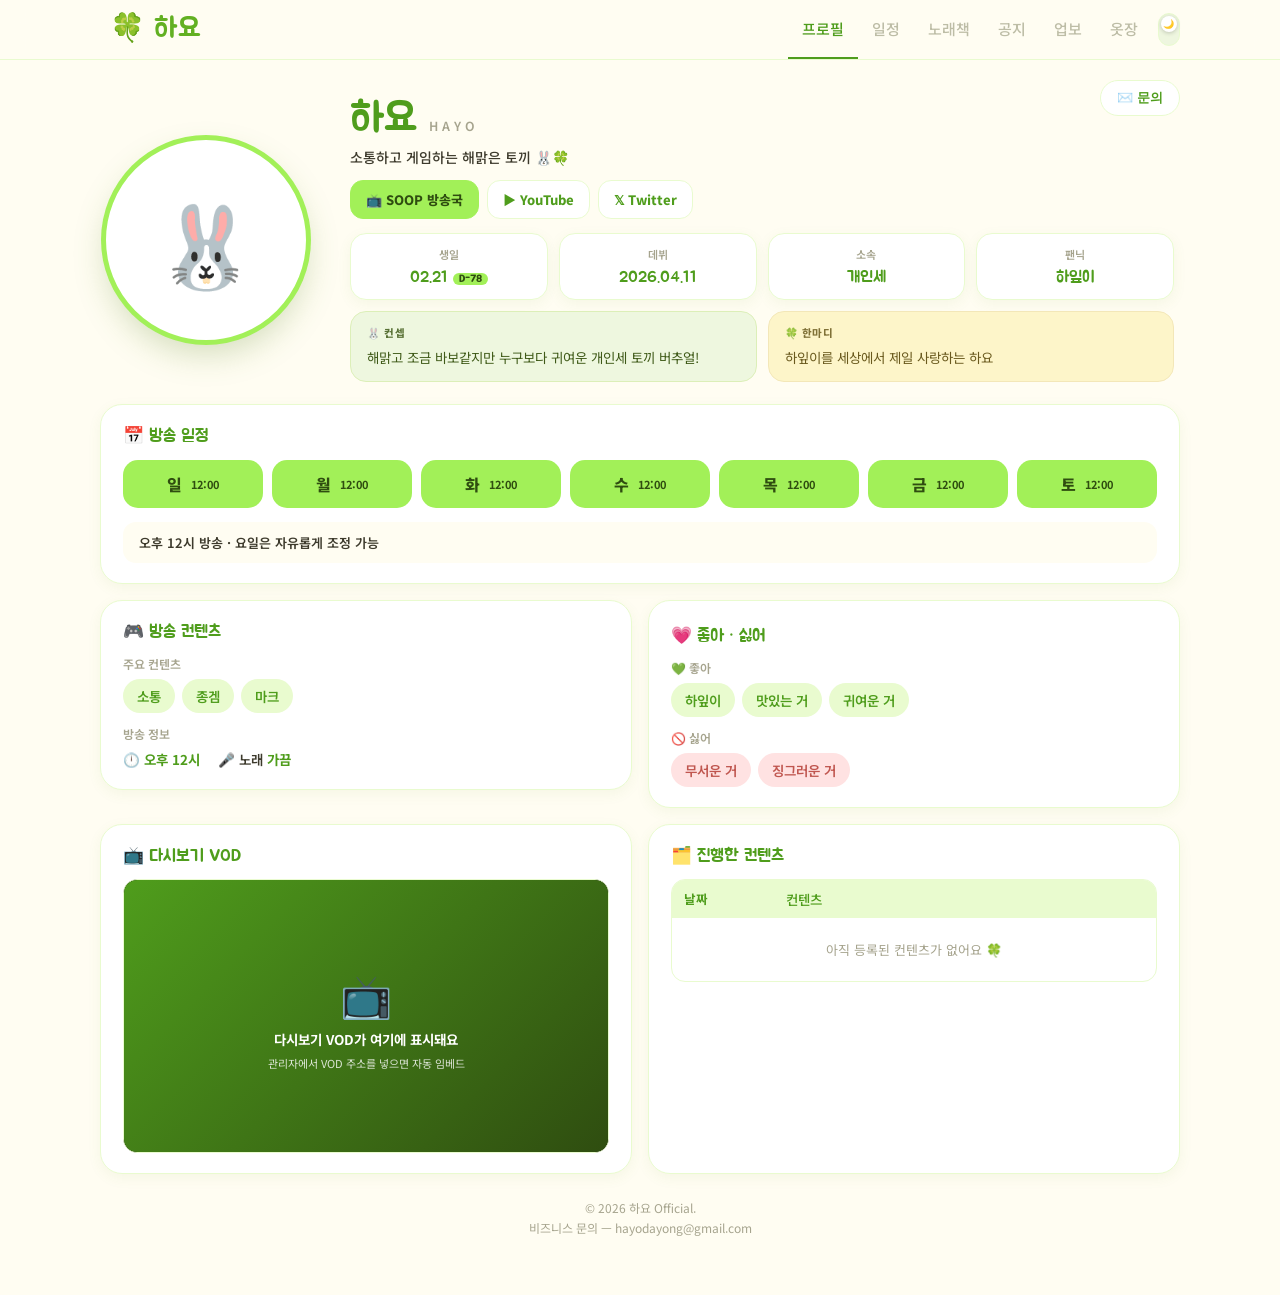
==== commit b15789c2: "Add files via upload" ====
--- a/index.html
+++ b/index.html
@@ -76,11 +76,11 @@
 .sched .sh{font-family:var(--katuri);font-size:17px;color:var(--main-dark);margin-bottom:14px;display:flex;align-items:center;gap:8px;font-weight:400}
 .daycards{display:grid;grid-template-columns:repeat(7,1fr);gap:9px}
 @media(max-width:560px){.daycards{grid-template-columns:repeat(4,1fr)}}
-.dc{display:flex;align-items:center;gap:6px;border-radius:15px;padding:9px 11px;min-height:50px;background:var(--main-light)}
-.dc .dd{font-family:var(--katuri);font-size:17px;color:var(--main-dark);font-weight:400;flex-shrink:0}
-.dc .times{margin-left:auto;display:flex;flex-direction:column;align-items:flex-end;line-height:1.25}
-.dc .times .tt{font-size:10px;color:var(--main-dark)}
-.dc .rest{margin-left:auto;font-size:10px;color:var(--main-dark);opacity:.65}
+.dc{display:flex;align-items:center;justify-content:center;gap:9px;border-radius:15px;padding:9px 6px;min-height:48px;background:var(--main-light)}
+.dc .dd{font-family:'Noto Sans KR',sans-serif;font-size:16px;font-weight:800;color:var(--main-dark);flex-shrink:0;letter-spacing:-.3px}
+.dc .times{display:flex;flex-direction:column;align-items:flex-start;line-height:1.3}
+.dc .times .tt{font-size:11px;font-weight:700;color:var(--main-dark)}
+.dc .rest{font-size:11px;font-weight:700;color:var(--main-dark);opacity:.55}
 .dc.on{background:var(--main)}
 .dc.on .dd,.dc.on .times .tt{color:#2f4d10}
 .dc.off .dd{opacity:.5}
@@ -182,7 +182,7 @@
   <div class="sched">
     <div class="sh">📅 방송 일정</div>
     <div class="daycards" id="daycards"></div>
-    <div class="cap">🕛 <span id="sched-note">오후 12시 방송 · 요일은 자유롭게 조정 가능</span></div>
+    <div class="cap"><span id="sched-note">오후 12시 방송 · 요일은 자유롭게 조정 가능</span></div>
   </div>
 
   <div class="twocol">
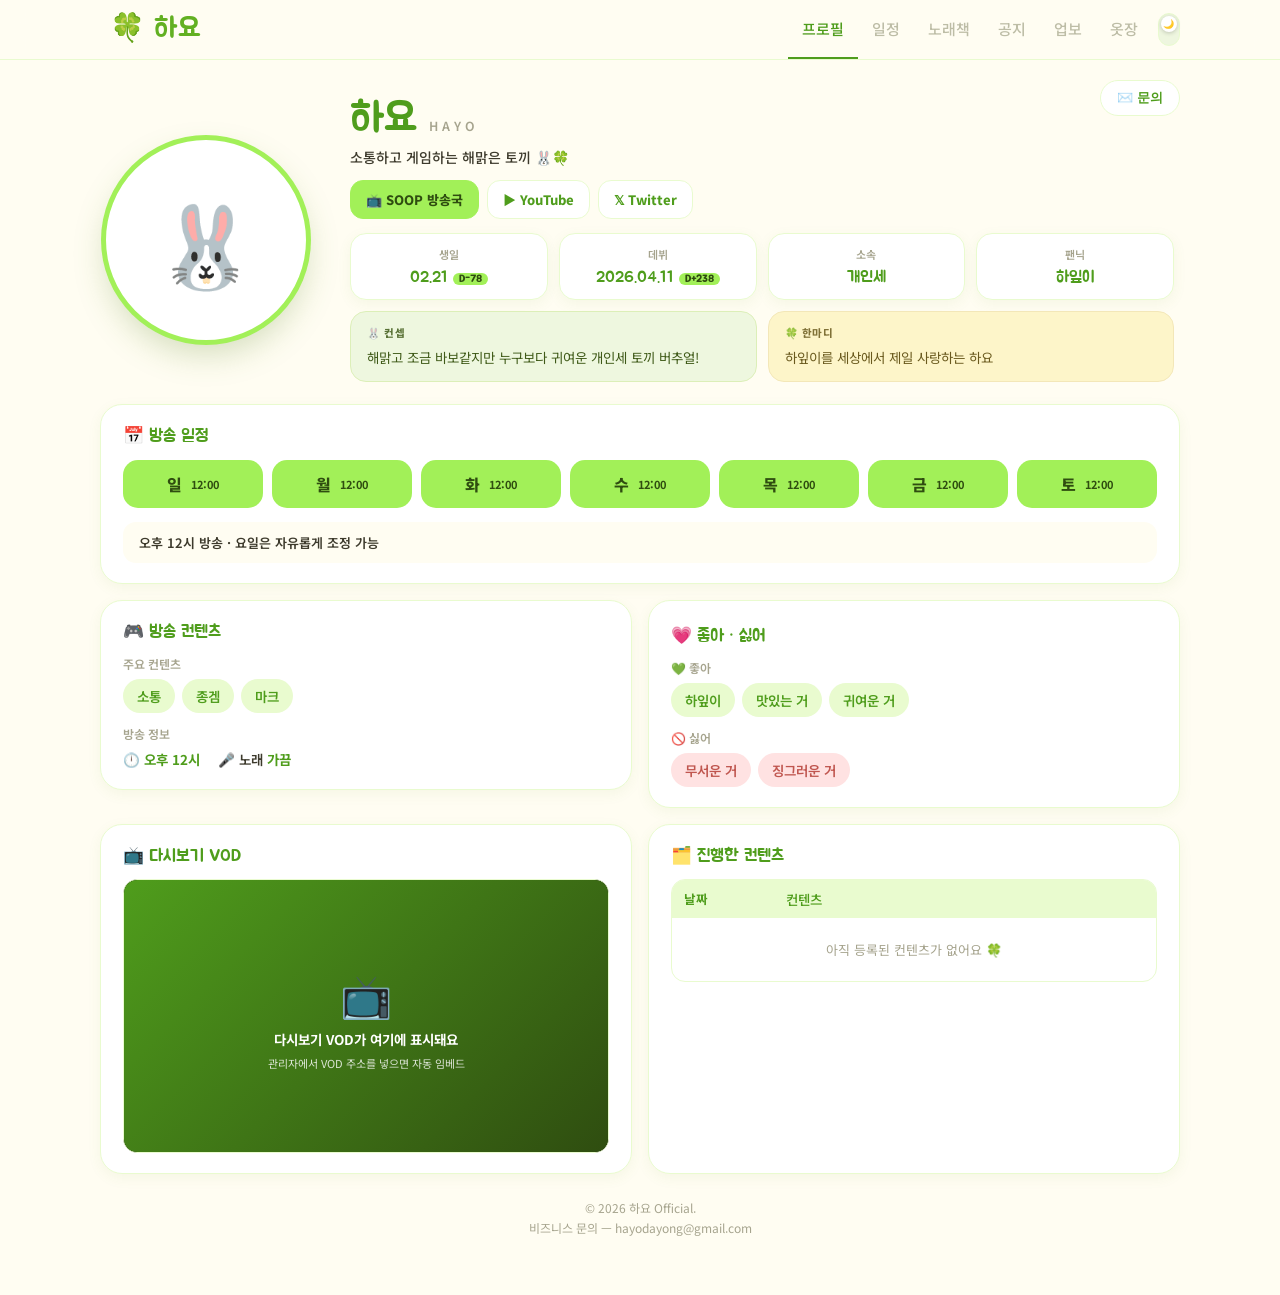
==== commit 35a169f6: "Add files via upload" ====
--- a/index.html
+++ b/index.html
@@ -168,7 +168,7 @@
       </div>
       <div class="infocards">
         <div class="ic"><div class="l">생일</div><div class="v"><span id="info-birthday">02.21</span><em id="dday"></em></div></div>
-        <div class="ic"><div class="l">데뷔</div><div class="v" id="info-dates">2026.04.11</div></div>
+        <div class="ic"><div class="l">데뷔</div><div class="v"><span id="info-dates">2026.04.11</span><em id="ddebut"></em></div></div>
         <div class="ic"><div class="l">소속</div><div class="v" id="info-agency">개인세</div></div>
         <div class="ic"><div class="l">팬닉</div><div class="v" id="info-fandom">하잎이</div></div>
       </div>
@@ -279,6 +279,7 @@
   const dn=['일','월','화','수','목','금','토']; const dbox=document.getElementById('daycards');
   if(dbox) dbox.innerHTML=dn.map((nm,i)=>{const ts=(Array.isArray(_dt[i])?_dt[i]:[]).map(t=>String(t).trim()).filter(Boolean).slice(0,3); return ts.length?`<div class="dc on"><div class="dd">${nm}</div><div class="times">${ts.map(t=>`<span class="tt">${t}</span>`).join('')}</div></div>`:`<div class="dc off"><div class="dd">${nm}</div><div class="rest">휴방</div></div>`;}).join('');
   (function(bmd){ if(!bmd) return; const t=String(bmd).split('-'); if(t.length<2)return; const m=+t[0],dd=+t[1]; const now=new Date();now.setHours(0,0,0,0); let nx=new Date(now.getFullYear(),m-1,dd); if(nx<now)nx=new Date(now.getFullYear()+1,m-1,dd); const n=Math.round((nx-now)/86400000); const el=document.getElementById('dday'); if(el)el.textContent=(n===0?'오늘!':'D-'+n); })(d['birthday']);
+  (function(ds){ if(!ds) return; const p=String(ds).split(/[^0-9]+/).filter(Boolean); if(p.length<3) return; const dt=new Date(+p[0],+p[1]-1,+p[2]); dt.setHours(0,0,0,0); const now=new Date(); now.setHours(0,0,0,0); const n=Math.round((now-dt)/86400000); const el=document.getElementById('ddebut'); if(el) el.textContent=(n===0?'데뷔일!':(n>0?'D+'+n:'D-'+(-n))); })(d['info-dates']);
   const vb=document.getElementById('vod-box');
   if(vb){ const vid=(d['vod']||'').trim();
     if(vid) vb.innerHTML=`<iframe src="https://vod.sooplive.co.kr/player/${vid}/embed?showChat=false&autoPlay=false&mutePlay=false" frameborder="0" allowfullscreen scrolling="no"></iframe>`;
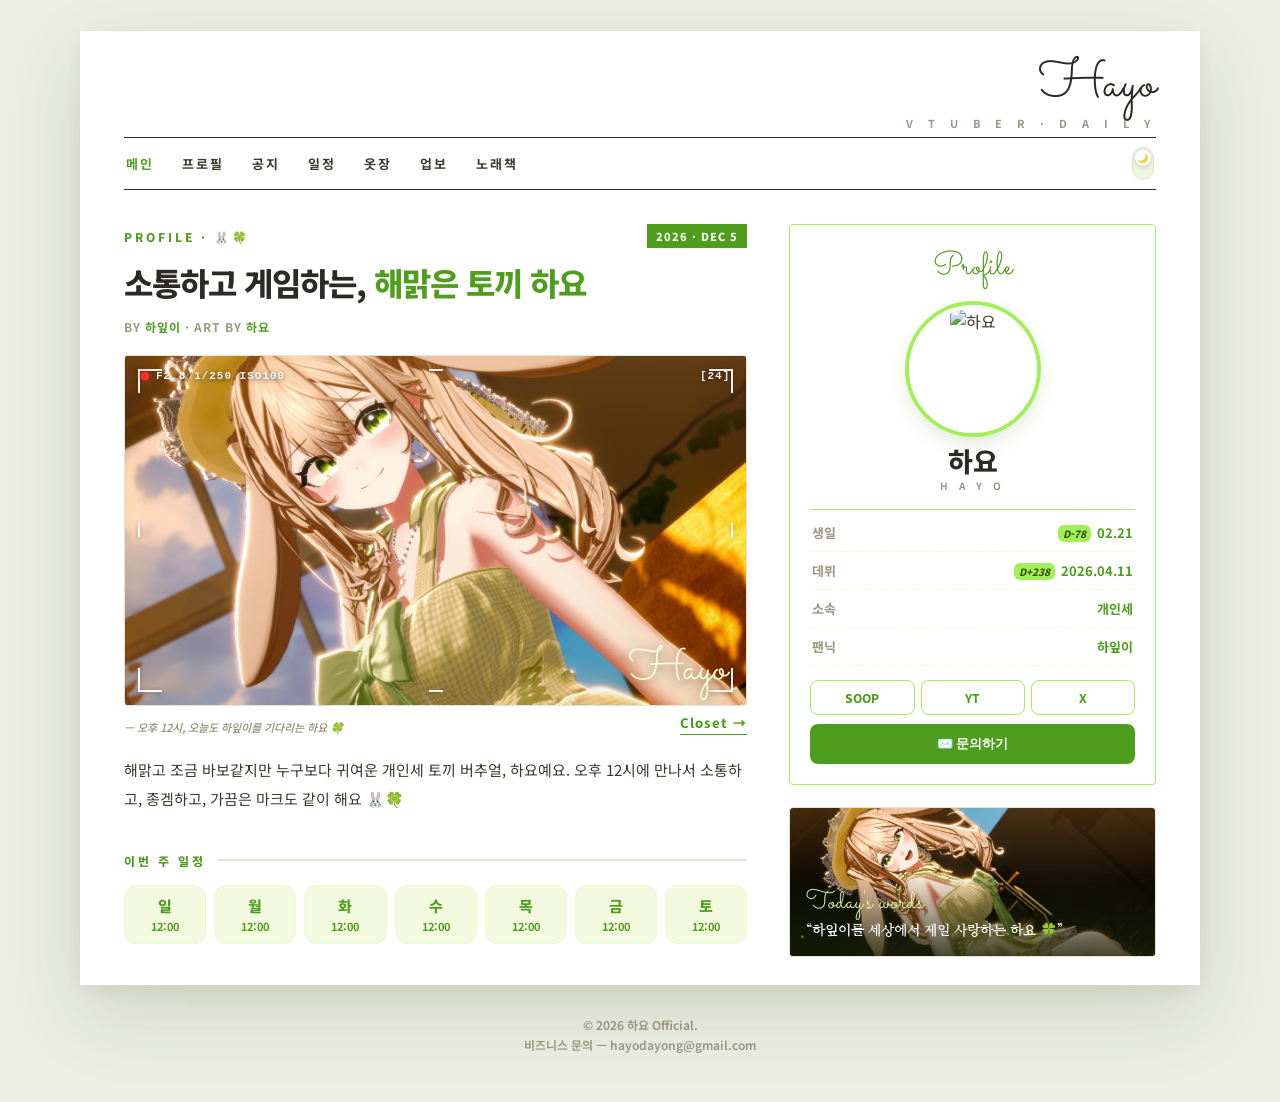
==== commit 446e5f84: "Add files via upload" ====
--- a/index.html
+++ b/index.html
@@ -3,323 +3,335 @@
 <head>
 <meta charset="UTF-8">
 <meta name="viewport" content="width=device-width, initial-scale=1.0">
-<title>하요</title>
+<title>하요 · DAILY</title>
 <link rel="icon" type="image/jpeg" href="https://profile.img.sooplive.co.kr/LOGO/ha/hayodayong/hayodayong.jpg">
-<meta name="description" content="하요 공식 페이지">
-<meta property="og:type" content="website">
-<meta property="og:title" content="하요">
-<meta property="og:description" content="소통·종겜·마크하는 해맑은 토끼 하요 🐰🍀">
-<meta property="og:image" content="https://profile.img.sooplive.co.kr/LOGO/ha/hayodayong/hayodayong.jpg">
-<meta property="og:image:width" content="600">
-<meta property="og:image:height" content="600">
-<meta name="twitter:card" content="summary_large_image">
-<link href="https://fonts.googleapis.com/css2?family=Jua&family=Noto+Sans+KR:wght@300;400;500;700;800&display=swap" rel="stylesheet">
+<link href="https://fonts.googleapis.com/css2?family=Jua&family=Noto+Sans+KR:wght@300;400;500;700;800&family=Nanum+Myeongjo:wght@400;700;800&family=Playfair+Display:ital,wght@0,600;0,700;1,500&family=Sacramento&display=swap" rel="stylesheet">
 <style>
 :root{
   --main:#a2f058; --main-dark:#4f9d1c; --main-light:#e9fbcf;
-  --bg:#fffdf2; --card:#ffffff; --cream:#fdf5c9;
-  --logo:#62b022; --text:#3d3a2c; --text-soft:#a6a48e;
-  --page-width:1080px;
-  --pen:'Noto Sans KR',sans-serif; --katuri:'Jua','Noto Sans KR',sans-serif;
+  --bg:#ffffff; --paper:#fffdf2; --card:#ffffff; --cream:#f3fae0;
+  --logo:#5aa11f; --ink:#2b2a26; --text:#3d3a2c; --text-soft:#9a9784; --rule:#e6e3d4; --backdrop:#eceee4;
+  --pen:'Noto Sans KR',sans-serif; --serif:'Nanum Myeongjo',serif; --mag:'Playfair Display',serif; --script:'Sacramento',cursive; --katuri:'Jua','Noto Sans KR',sans-serif;
 }
 body.dark{
   --main:#b6f06f; --main-dark:#cdf59a; --main-light:#2c3a18;
-  --bg:#14160d; --card:#1d1f15; --cream:#2a2c18;
-  --logo:#cdf59a; --text:#e9ecdf; --text-soft:#8f917f;
+  --bg:#14160d; --paper:#14160d; --card:#1d1f15; --cream:#212813;
+  --logo:#cdf59a; --ink:#eef1e3; --text:#e9ecdf; --text-soft:#8f917f; --rule:#2c3120; --backdrop:#0c0e07;
 }
 *{margin:0;padding:0;box-sizing:border-box}
-body{background:var(--bg);font-family:var(--pen);color:var(--text);min-height:100vh;padding:20px 16px 56px;overflow-x:hidden;position:relative;transition:background .2s,color .2s}
-.nav{position:sticky;top:0;z-index:100;background:rgba(255,253,242,.92);backdrop-filter:blur(12px);border-bottom:1.5px solid var(--main-light);display:flex;justify-content:center;margin:-20px -16px 20px;padding:0 12px}
-body.dark .nav{background:rgba(20,22,13,.93)}
-.nav-inner{display:flex;align-items:center;max-width:var(--page-width);width:100%}
-.nav a.nav-logo{font-family:var(--katuri);font-size:28px!important;font-weight:400;color:var(--logo)!important;padding:10px 10px;text-decoration:none;margin-right:auto;line-height:1;white-space:nowrap;flex-shrink:0;letter-spacing:.5px}
-.nav a{padding:18px 14px;font-size:15px;font-weight:500;color:#bdbda6;text-decoration:none;border-bottom:2px solid transparent;transition:all .2s;white-space:nowrap}
-.nav a:hover,.nav a.active{color:var(--main-dark);border-bottom-color:var(--main-dark)}
-.theme-switch{flex-shrink:0;margin-left:6px;position:relative;width:22px;height:33px;border-radius:999px;border:1.5px solid var(--main-light);background:#eef6df;cursor:pointer;padding:0;transition:background .2s}
-.theme-switch .knob{position:absolute;left:1.5px;top:1.5px;width:16px;height:16px;border-radius:50%;background:#fff;display:flex;align-items:center;justify-content:center;font-size:9px;transition:top .2s,background .2s;box-shadow:0 1px 4px rgba(0,0,0,.2)}
-body.dark .theme-switch{background:#23271a}
-body.dark .theme-switch .knob{top:14px;background:#1d1f15}
-@media(max-width:560px){.nav a.nav-logo{font-size:23px!important;padding:10px 6px}.nav{padding:0 6px}.nav a{padding:14px 8px;font-size:13px}}
-@media(max-width:380px){.nav a.nav-logo{font-size:20px!important}.nav a{padding:12px 6px;font-size:12px}}
-.wrap{position:relative;z-index:1;max-width:var(--page-width);margin:0 auto}
-
-/* ── 히어로: 프사 확대 + 세로 중앙, 내용 살짝 축소 + 오른쪽으로 ── */
-.hero{position:relative;display:flex;gap:44px;align-items:center;padding:18px 6px 6px}
-.inquiry-btn{position:absolute;top:0;right:0;z-index:5;background:var(--card);border:1.5px solid var(--main-light);color:var(--main-dark);border-radius:999px;padding:8px 16px;font-size:13px;font-weight:800;cursor:pointer;transition:all .2s}
-.inquiry-btn:hover{background:var(--main);color:#2f4d10;border-color:var(--main)}
-.hero-avatar{width:200px;height:200px;border-radius:50%;overflow:hidden;background:#fff;display:flex;align-items:center;justify-content:center;font-size:80px;flex-shrink:0;cursor:pointer;border:6px solid #fff;box-shadow:0 0 0 5px var(--main),0 14px 32px rgba(90,130,40,.26)}
-.hero-avatar img{width:100%;height:100%;object-fit:cover;display:block}
-.hero-right{flex:1;min-width:0}
-.hero-namerow{display:flex;align-items:baseline;gap:12px;flex-wrap:wrap;padding-right:70px}
-.hero-name{font-family:var(--katuri);font-size:41px;color:var(--main-dark);line-height:1}
-.hero-en{font-size:12.5px;letter-spacing:4px;color:var(--text-soft);font-weight:600}
-.hero-tag{margin-top:8px;font-size:14px;color:var(--text);font-weight:500}
-.hero-socials{margin-top:13px;display:flex;gap:8px;flex-wrap:wrap}
-.hsoc{display:inline-flex;align-items:center;gap:6px;padding:9px 15px;border-radius:13px;text-decoration:none;font-weight:800;font-size:13px;border:1.5px solid var(--main-light);background:var(--card);color:var(--main-dark);transition:all .18s}
-.hsoc:hover{transform:translateY(-2px)}
-.hsoc.fill{background:var(--main);color:#2f4d10;border-color:var(--main)}
-.infocards{margin-top:14px;display:grid;grid-template-columns:repeat(4,1fr);gap:11px}
-.ic{background:var(--card);border:1.5px solid var(--main-light);border-radius:16px;padding:12px 8px;text-align:center;box-shadow:0 4px 14px rgba(120,160,60,.07)}
-.ic .l{font-size:11px;color:var(--text-soft);font-weight:600}
-.ic .v{font-family:var(--katuri);font-size:16px;color:var(--main-dark);margin-top:5px;font-weight:400;word-break:keep-all;line-height:1.25}
-.ic .v em{font-style:normal;font-size:10px;background:var(--main);color:#2f4d10;border-radius:7px;padding:1px 6px;margin-left:5px;font-weight:800}
-.lore{margin-top:11px;display:grid;grid-template-columns:1fr 1fr;gap:11px}
-.lorebox{border-radius:16px;padding:13px 16px;font-size:13.5px;line-height:1.6;border:1.5px solid transparent}
-.lorebox .lt{font-size:10.5px;font-weight:800;letter-spacing:.5px;display:flex;align-items:center;gap:6px;margin-bottom:5px;opacity:.85}
-.lorebox.a{background:#eef7df;color:#3f5a18;border-color:#dcefb8}
-.lorebox.b{background:var(--cream);color:#6a5a1e;border-color:#f3e7b8}
-body.dark .lorebox.a{background:#243016;color:#cdf59a;border-color:#33491a}
-body.dark .lorebox.b{background:#2a2c18;color:#e3d79a;border-color:#3a3a1f}
-@media(max-width:700px){.hero{flex-direction:column;align-items:center;text-align:center;gap:20px;padding:8px 4px}.hero-avatar{width:168px;height:168px;font-size:66px}.hero-namerow{justify-content:center;padding-right:0}.hero-socials{justify-content:center}.infocards{grid-template-columns:1fr 1fr;width:100%}.lore{grid-template-columns:1fr;width:100%;text-align:left}.inquiry-btn{top:-4px}}
-
-.sched{margin-top:16px;background:var(--card);border:1.5px solid var(--main-light);border-radius:22px;padding:20px 22px;box-shadow:0 4px 14px rgba(120,160,60,.07)}
-.sched .sh{font-family:var(--katuri);font-size:17px;color:var(--main-dark);margin-bottom:14px;display:flex;align-items:center;gap:8px;font-weight:400}
-.daycards{display:grid;grid-template-columns:repeat(7,1fr);gap:9px}
+body{background:var(--backdrop);font-family:var(--pen);color:var(--text);min-height:100vh;padding:1px 0;transition:background .2s,color .2s}
+.av{cursor:pointer}
+.wrap{max-width:1120px;margin:30px auto;padding:14px 44px 28px;background:var(--card);border-radius:0;box-shadow:0 28px 70px rgba(70,90,30,.16),0 6px 18px rgba(70,90,30,.07);position:relative;z-index:1}
+body.dark .wrap{box-shadow:0 28px 70px rgba(0,0,0,.6)}
+@media(max-width:680px){.wrap{margin:12px;padding:8px 18px 22px;border-radius:0}}
+
+/* ── 마스트헤드 ── */
+.mast{display:flex;justify-content:flex-end;padding:14px 0 4px}
+.mast .actions{display:flex;align-items:center;gap:8px;padding-bottom:8px}
+.btn-inq{background:var(--card);border:1.5px solid var(--rule);color:var(--main-dark);border-radius:999px;padding:8px 16px;font-size:12.5px;font-weight:800;cursor:pointer}
+.btn-inq:hover{background:var(--main);color:#2f4d10;border-color:var(--main)}
+.tsw{width:22px;height:33px;border-radius:999px;border:1.5px solid var(--rule);background:#eef6df;cursor:pointer;position:relative;padding:0}
+.tsw .kn{position:absolute;left:1.5px;top:1.5px;width:16px;height:16px;border-radius:50%;background:#fff;display:flex;align-items:center;justify-content:center;font-size:9px;transition:top .2s;box-shadow:0 1px 4px rgba(0,0,0,.2)}
+body.dark .tsw{background:#23271a}body.dark .tsw .kn{top:14px;background:#1d1f15}
+.logo{text-align:right;line-height:1}
+.logo .scr{font-family:var(--script);font-size:54px;color:var(--ink);display:block;line-height:1}
+.logo .sub{font-size:11px;letter-spacing:6px;font-weight:700;color:var(--text-soft);margin-top:15px}
+.navrule{border-top:1.5px solid var(--ink);border-bottom:1.5px solid var(--ink);margin-top:4px}
+.nav{display:flex;align-items:center;gap:28px;padding:9px 2px}
+.nav .actions{margin-left:auto;display:flex;align-items:center;gap:8px}
+.nav a{font-size:13px;letter-spacing:2px;font-weight:700;color:var(--text);text-decoration:none}
+.nav a.on,.nav a:hover{color:var(--main-dark)}
+
+/* ── 본문 그리드 ── */
+.grid{display:grid;grid-template-columns:1.7fr 1fr;gap:42px;margin-top:34px}
+@media(max-width:840px){.grid{grid-template-columns:1fr;gap:30px}}
+
+.kicker{display:flex;align-items:center;gap:10px}
+.kicker .cat{font-size:12px;letter-spacing:3px;font-weight:800;color:var(--main-dark)}
+.kicker .date{margin-left:auto;background:var(--main-dark);color:#fff;font-size:11px;font-weight:800;letter-spacing:1px;padding:4px 9px}
+body.dark .kicker .date{color:#16210b}
+.headline{font-family:var(--pen);font-weight:800;font-size:32px;line-height:1.3;color:var(--ink);margin-top:14px;letter-spacing:-1px}
+.headline em{font-style:normal;color:var(--main-dark)}
+.byline{font-size:12px;letter-spacing:1px;font-weight:700;color:var(--text-soft);margin-top:14px}
+.byline b{color:var(--main-dark)}
+.hero{margin-top:20px;position:relative;border-radius:3px;overflow:hidden;border:1px solid var(--rule)}
+.hero img{display:block;width:100%;aspect-ratio:16/9;object-fit:cover;object-position:center 28%}
+/* 카메라 촬영 화면 오버레이 - 미니멀 (메인 히어로 사진) */
+.hero .rec{position:absolute;inset:0;z-index:2;pointer-events:none;font:700 11px/1 ui-monospace,"SFMono-Regular",Menlo,monospace;color:rgba(255,255,255,.95);letter-spacing:1px}
+.hero .rec span{position:absolute;text-shadow:0 1px 4px rgba(0,0,0,.6)}
+/* 좌상단 촬영 정보 (빨간 점 포함) */
+.hero .rec .info{top:15px;left:16px;display:flex;align-items:center;gap:7px}
+.hero .rec .info::before{content:"";width:8px;height:8px;border-radius:50%;background:#ff2d2d;box-shadow:0 0 6px rgba(255,45,45,.9)}
+/* 우상단 매수 */
+.hero .rec .meta{top:15px;right:16px}
+/* 네 모서리 ㄱ자 프레임 */
+.hero .rec .cn{position:absolute;width:24px;height:24px}
+.hero .rec .cn::before,.hero .rec .cn::after{content:"";position:absolute;background:rgba(255,255,255,.95);filter:drop-shadow(0 1px 2px rgba(0,0,0,.35))}
+.hero .rec .cn::before{width:24px;height:2px}
+.hero .rec .cn::after{width:2px;height:24px}
+.hero .rec .tl{top:13px;left:13px}
+.hero .rec .tl::before{top:0;left:0}.hero .rec .tl::after{top:0;left:0}
+.hero .rec .tr{top:13px;right:13px}
+.hero .rec .tr::before{top:0;right:0}.hero .rec .tr::after{top:0;right:0}
+.hero .rec .bl{bottom:13px;left:13px}
+.hero .rec .bl::before{bottom:0;left:0}.hero .rec .bl::after{bottom:0;left:0}
+.hero .rec .br{bottom:13px;right:13px}
+.hero .rec .br::before{bottom:0;right:0}.hero .rec .br::after{bottom:0;right:0}
+/* 각 변 가운데 짧은 마커 */
+.hero .rec .mk{position:absolute;background:rgba(255,255,255,.9);filter:drop-shadow(0 1px 2px rgba(0,0,0,.35))}
+.hero .rec .mk.t{top:13px;left:50%;transform:translateX(-50%);width:14px;height:2px}
+.hero .rec .mk.b{bottom:13px;left:50%;transform:translateX(-50%);width:14px;height:2px}
+.hero .rec .mk.l{left:13px;top:50%;transform:translateY(-50%);width:2px;height:14px}
+.hero .rec .mk.r{right:13px;top:50%;transform:translateY(-50%);width:2px;height:14px}
+.herocap{font-size:11px;color:var(--text-soft);font-weight:600;margin-top:7px;font-style:italic;display:flex;align-items:flex-end;justify-content:space-between;gap:14px}
+.herocap .cap{flex:1}
+.closet{font-family:var(--pen);font-style:normal;font-weight:800;font-size:13px;letter-spacing:1px;color:var(--main-dark);text-decoration:none;white-space:nowrap;padding-bottom:2px;border-bottom:1.5px solid var(--main-dark);transition:opacity .15s}
+.closet:hover{opacity:.65}
+.hero .sign{position:absolute;right:18px;bottom:12px;z-index:4;font-family:var(--script);font-size:46px;line-height:1;color:#f4ffd8;text-shadow:0 2px 12px rgba(0,0,0,.5);pointer-events:none}
+.lead{margin-top:20px;font-family:var(--pen);font-size:15px;line-height:1.95;color:var(--text)}
+.lead em{font-style:normal;color:var(--main-dark);font-weight:700}
+
+.seclabel{display:flex;align-items:center;gap:12px;margin:38px 0 16px}
+.seclabel b{font-size:12px;letter-spacing:3px;font-weight:800;color:var(--main-dark);white-space:nowrap}
+.seclabel .ln{flex:1;height:1.5px;background:var(--rule)}
+
+.daycards{display:grid;grid-template-columns:repeat(7,1fr);gap:8px}
 @media(max-width:560px){.daycards{grid-template-columns:repeat(4,1fr)}}
-.dc{display:flex;align-items:center;justify-content:center;gap:9px;border-radius:15px;padding:9px 6px;min-height:48px;background:var(--main-light)}
-.dc .dd{font-family:'Noto Sans KR',sans-serif;font-size:16px;font-weight:800;color:var(--main-dark);flex-shrink:0;letter-spacing:-.3px}
-.dc .times{display:flex;flex-direction:column;align-items:flex-start;line-height:1.3}
-.dc .times .tt{font-size:11px;font-weight:700;color:var(--main-dark)}
-.dc .rest{font-size:11px;font-weight:700;color:var(--main-dark);opacity:.55}
-.dc.on{background:var(--main)}
-.dc.on .dd,.dc.on .times .tt{color:#2f4d10}
-.dc.off .dd{opacity:.5}
-.sched .cap{margin-top:14px;background:var(--bg);border-radius:13px;padding:11px 16px;font-size:13px;color:var(--text);font-weight:600;display:flex;align-items:center;gap:8px}
-
-.twocol{margin-top:16px;display:grid;grid-template-columns:1fr 1fr;gap:16px;align-items:start}
-@media(max-width:700px){.twocol{grid-template-columns:1fr}}
-.col{background:var(--card);border:1.5px solid var(--main-light);border-radius:22px;padding:20px 22px;box-shadow:0 4px 14px rgba(120,160,60,.07)}
-.col h3{font-family:var(--katuri);font-size:17px;color:var(--main-dark);margin-bottom:13px;display:flex;align-items:center;gap:8px;font-weight:400}
-.subh{font-size:12px;color:var(--text-soft);font-weight:600;margin:12px 0 7px}
-.subh:first-child{margin-top:0}
+.dc{display:flex;flex-direction:column;align-items:center;justify-content:center;gap:2px;border:1.5px solid var(--main-light);border-radius:12px;padding:9px 4px;min-height:52px;background:var(--cream)}
+.dc .dd{font-weight:800;font-size:15px;color:var(--main-dark)}.dc .tt{font-size:11px;font-weight:700;color:var(--main-dark)}
+.schednote{margin-top:11px;font-family:var(--serif);font-size:14px;color:var(--text)}
+
+.lk{display:grid;grid-template-columns:1fr 1fr;gap:22px}
+@media(max-width:520px){.lk{grid-template-columns:1fr}}
+.lk .t{font-size:12px;letter-spacing:1px;font-weight:800;color:var(--text-soft);margin-bottom:9px}
 .pills{display:flex;gap:7px;flex-wrap:wrap}
-.pill{background:var(--main-light);color:var(--main-dark);border-radius:999px;padding:7px 14px;font-size:13.5px;font-weight:600}
+.pill{border-radius:999px;padding:7px 13px;font-size:13px;font-weight:600;background:var(--main-light);color:var(--main-dark)}
 .pill.no{background:#ffe2e2;color:#c0564f}
 body.dark .pill.no{background:#3a2222;color:#e79a94}
-.miniinfo{display:flex;gap:18px;flex-wrap:wrap;margin-top:4px}
-.miniinfo span{font-size:13.5px;color:var(--text);font-weight:600}
-.miniinfo b{color:var(--main-dark)}
-
-/* ── 하단 VOD + 컨텐츠 표 ── */
-.vodrow{margin-top:16px;display:grid;grid-template-columns:1fr 1fr;gap:16px;align-items:stretch}
-@media(max-width:700px){.vodrow{grid-template-columns:1fr}}
-.vodcol,.listcol{display:flex;flex-direction:column}
-.vod{position:relative;width:100%;aspect-ratio:16/9;background:#000;border-radius:14px;overflow:hidden;border:1.5px solid var(--main-light)}
-.vod iframe{position:absolute;inset:0;width:100%;height:100%;border:0}
-.vod-ph{position:absolute;inset:0;display:flex;flex-direction:column;align-items:center;justify-content:center;gap:6px;background:linear-gradient(135deg,#4f9d1c,#2f4d10);color:#fff;text-align:center;padding:16px}
-.vod-ph .pl{font-size:42px}
-.vod-ph .pt{font-size:13.5px;font-weight:700}
-.vod-ph .pt2{font-size:11px;opacity:.82}
-.ctable{border:1.5px solid var(--main-light);border-radius:14px;overflow:hidden}
-.cthead{display:flex;gap:10px;padding:9px 12px;background:var(--main-light);font-size:11.5px;color:var(--main-dark);font-weight:800}
-.crow{display:flex;gap:10px;align-items:center;padding:11px 12px;border-top:1px solid var(--main-light);text-decoration:none;color:var(--text);transition:background .15s}
-.crow:hover{background:var(--main-light)}
-.cdate{width:92px;flex-shrink:0;font-size:12.5px;font-weight:700;color:var(--main-dark)}
-.ctitle{flex:1;min-width:0;font-size:13.5px;font-weight:500;overflow:hidden;text-overflow:ellipsis;white-space:nowrap}
-.crow .go{margin-left:auto;color:var(--text-soft);font-size:14px;flex-shrink:0}
-.crow:hover .go{color:var(--main-dark)}
-.cempty{padding:22px;text-align:center;color:var(--text-soft);font-size:13px}
-.pager{display:flex;gap:6px;justify-content:center;margin-top:auto;padding-top:14px}
-.pager button{min-width:30px;height:30px;padding:0 8px;border-radius:9px;border:1.5px solid var(--main-light);background:var(--card);color:var(--main-dark);font-weight:700;font-size:13px;cursor:pointer;transition:all .15s}
-.pager button:hover:not(:disabled){background:var(--main-light)}
-.pager button.active{background:var(--main);color:#2f4d10;border-color:var(--main)}
-.pager button:disabled{opacity:.4;cursor:default}
-
-.iq-ov{position:absolute;left:0;right:0;background:rgba(40,46,20,.35);display:none;align-items:flex-start;justify-content:center;z-index:600;padding:16px}
-.iq-ov.show{display:flex}
-.iq-modal{background:var(--card);border-radius:24px;width:100%;max-width:420px;padding:24px;box-shadow:0 20px 60px rgba(80,100,40,.3)}
-.iq-title{font-family:var(--katuri);font-size:19px;color:var(--main-dark);margin-bottom:4px;font-weight:400}
-.iq-desc{font-size:13px;color:var(--text-soft);margin-bottom:16px}
-.iq-input{width:100%;padding:12px 14px;border-radius:13px;border:1.5px solid var(--main-light);font-size:14px;outline:none;margin-bottom:10px;font-family:inherit;background:var(--bg);color:var(--text);box-sizing:border-box}
-.iq-input:focus{border-color:var(--main)}
-.iq-btns{display:flex;gap:8px;margin-top:6px}
-.iq-btns button{flex:1;padding:12px;border-radius:13px;border:none;font-size:14px;font-weight:800;cursor:pointer}
-.iq-send{background:var(--main);color:#2f4d10}
-.iq-cancel{background:var(--main-light);color:var(--main-dark)}
-footer{text-align:center;color:var(--text-soft);font-size:12px;margin-top:24px;position:relative;z-index:1;line-height:1.7}
+.vodph{aspect-ratio:16/9;border-radius:8px;background:linear-gradient(135deg,#4f9d1c,#2f4d10);color:#fff;display:flex;flex-direction:column;align-items:center;justify-content:center;gap:5px;text-align:center;cursor:pointer}
+.vodph .pl{font-size:38px}.vodph .pt{font-size:13px;font-weight:700}.vodph .pt2{font-size:11px;opacity:.85}
+
+/* ── 사이드바 ── */
+.side{display:flex;flex-direction:column;gap:22px;position:sticky;top:14px;align-self:start}
+.pbox{background:var(--card);border:1.5px solid var(--main);border-radius:4px;padding:22px 20px 20px;text-align:center}
+.pbox .lab{font-family:var(--script);font-size:32px;color:var(--main-dark);line-height:1.05;padding-top:4px}
+.pbox .avw{width:128px;height:128px;margin:20px auto 0;border-radius:50%;overflow:hidden;border:4px solid #fff;box-shadow:0 0 0 4px var(--main),0 8px 20px rgba(90,130,40,.22)}
+body.dark .pbox .avw{border-color:var(--card)}
+.pbox .avw img{width:100%;height:100%;object-fit:cover}
+.pbox .nm{font-family:var(--pen);font-weight:800;font-size:27px;color:var(--ink);margin-top:14px;line-height:1}
+.pbox .en{font-size:10px;letter-spacing:4px;font-weight:700;color:var(--text-soft);margin-top:4px}
+.pbox .tbl{margin-top:16px;text-align:left;border-top:1px solid var(--main);padding-top:4px}
+.pbox .tbl div{display:flex;justify-content:space-between;padding:9px 2px;border-bottom:1px dashed var(--main-light);font-size:13px}
+.pbox .tbl span{color:var(--text-soft);font-weight:700}.pbox .tbl b{color:var(--main-dark)}
+.pbox .ddtag{font-size:10px;background:var(--main);color:#2f4d10;border-radius:6px;padding:1px 5px;margin-right:6px;font-weight:800}
+.pbox .links{display:flex;gap:6px;justify-content:center;margin-top:14px}
+.pbox .links a{flex:1;padding:8px 0;border:1.5px solid var(--main);border-radius:8px;text-decoration:none;font-size:12px;font-weight:800;color:var(--main-dark);background:var(--card)}
+.pbox .links a:hover{background:var(--main);color:#2f4d10}
+.pbox .inq{display:block;width:100%;margin-top:9px;background:var(--main-dark);color:#fff;border:none;border-radius:8px;padding:11px;font-size:13px;font-weight:800;cursor:pointer}
+body.dark .pbox .inq{color:#16210b}
+
+.qcard{position:relative;border-radius:4px;overflow:hidden;border:1px solid var(--rule);min-height:150px;display:flex;align-items:flex-end}
+.qcard img{position:absolute;inset:0;width:100%;height:100%;object-fit:cover;object-position:center 25%}
+.qcard .ov{position:relative;width:100%;background:linear-gradient(transparent,rgba(20,30,8,.78));color:#fff;padding:16px 16px 14px}
+.qcard .ov .scr{font-family:var(--script);font-size:26px;line-height:1;color:#dff5a8}
+.qcard .ov .q{font-family:var(--serif);font-size:14px;font-weight:700;margin-top:5px;line-height:1.5}
+.kw{border:1.5px solid var(--rule);border-radius:4px;padding:16px 16px 18px}
+.kw .t{font-size:11px;letter-spacing:3px;font-weight:800;color:var(--text-soft);margin-bottom:10px}
+.kw .pill::before{content:'#';opacity:.7}
+
+footer.paperfoot{max-width:1120px;margin:16px auto 46px;text-align:center;color:var(--text-soft);font-size:12px;line-height:1.7;font-weight:600;padding:0 22px}
+
+/* 모달 */
+.modal{position:fixed;inset:0;background:rgba(40,46,20,.4);display:none;align-items:center;justify-content:center;z-index:500;padding:16px}
+.modal.on{display:flex}
+.modal .box{background:var(--card);border-radius:18px;width:100%;max-width:420px;padding:24px}
+.modal .box h4{font-family:var(--pen);font-size:18px;color:var(--main-dark);font-weight:800}
+.modal .box p{font-size:13px;color:var(--text-soft);margin:4px 0 14px}
+.modal .box input,.modal .box textarea{width:100%;padding:12px 14px;border-radius:13px;border:1.5px solid var(--rule);font-size:14px;margin-bottom:10px;font-family:inherit;background:var(--bg);color:var(--text);outline:none}
+.modal .box .bt{display:flex;gap:8px}.modal .box .bt button{flex:1;padding:12px;border-radius:13px;border:none;font-weight:800;cursor:pointer}
+.modal .box .send{background:var(--main);color:#2f4d10}.modal .box .cancel{background:var(--main-light);color:var(--main-dark)}
+
+#fx{position:fixed;inset:0;pointer-events:none;z-index:0;overflow:hidden}
+#fx .fxfb{position:absolute;bottom:-30px;color:var(--main-dark);opacity:.4;animation:fxfloat linear infinite}
+@keyframes fxfloat{to{transform:translateY(-112vh) rotate(40deg);opacity:0}}
+.fxpop{position:fixed;pointer-events:none;z-index:999;color:var(--main-dark);font-size:18px;animation:fxpop .7s ease-out forwards}
+@keyframes fxpop{to{transform:translate(var(--dx),var(--dy));opacity:0}}
+.headline,.hero,.lead,.grid{position:relative;z-index:1}
+@media(max-width:840px){.side{position:static}}
+@media(max-width:560px){.logo .scr{font-size:48px}.headline{font-size:30px}.nav{gap:16px;overflow-x:auto}}
 </style>
 </head>
 <body>
-<nav class="nav"><div class="nav-inner">
-  <a href="index.html" class="nav-logo">🍀 하요</a>
-  <a href="index.html" class="active">프로필</a>
-  <a href="schedule/">일정</a>
-  <a href="song/">노래책</a>
-  <a href="notice/">공지</a>
-  <a href="work/">업보</a>
-  <a href="dress/">옷장</a>
-  <button class="theme-switch" id="themeSwitch" type="button" aria-label="다크모드 전환"><span class="knob" id="themeKnob">🌙</span></button>
-</div></nav>
-
 <div class="wrap">
-  <section class="hero">
-    <button class="inquiry-btn" onclick="openInquiry()">✉️ 문의</button>
-    <div class="hero-avatar" id="avatarWrap">
-      <img id="avatarImg" src="" alt="하요" style="display:none" onerror="this.style.display='none';var e=document.getElementById('avatarEmoji');if(e)e.style.display='flex'">
-      <span id="avatarEmoji">🐰</span>
+
+  <header>
+    <div class="mast">
+      <div class="logo"><span class="scr">Hayo</span><span class="sub" id="m-sub">V T U B E R · D A I L Y</span></div>
     </div>
-    <div class="hero-right">
-      <div class="hero-namerow"><span class="hero-name" id="info-name">하요</span><span class="hero-en">HAYO</span></div>
-      <div class="hero-tag" id="info-tagline">소통하고 게임하는 해맑은 토끼 🐰🍀</div>
-      <div class="hero-socials">
-        <a class="hsoc fill" id="soc-soop" href="https://www.sooplive.com/station/hayodayong" target="_blank" rel="noopener">📺 SOOP 방송국</a>
-        <a class="hsoc" id="soc-youtube" href="https://www.youtube.com/@hayodayong" target="_blank" rel="noopener">▶️ YouTube</a>
-        <a class="hsoc" id="soc-twitter" href="https://x.com/hayodayong" target="_blank" rel="noopener">𝕏 Twitter</a>
+    <div class="navrule"><nav class="nav">
+      <a class="on">메인</a><a href="profile/">프로필</a><a href="notice/">공지</a><a href="schedule/">일정</a><a href="dress/">옷장</a><a href="work/">업보</a><a href="song/">노래책</a>
+      <div class="actions">
+        <button class="tsw" id="tsw" type="button" aria-label="다크"><span class="kn" id="kn">🌙</span></button>
       </div>
-      <div class="infocards">
-        <div class="ic"><div class="l">생일</div><div class="v"><span id="info-birthday">02.21</span><em id="dday"></em></div></div>
-        <div class="ic"><div class="l">데뷔</div><div class="v"><span id="info-dates">2026.04.11</span><em id="ddebut"></em></div></div>
-        <div class="ic"><div class="l">소속</div><div class="v" id="info-agency">개인세</div></div>
-        <div class="ic"><div class="l">팬닉</div><div class="v" id="info-fandom">하잎이</div></div>
+    </nav></div>
+  </header>
+
+  <div class="grid">
+    <!-- 메인 기사 -->
+    <article>
+      <div class="kicker"><span class="cat" id="m-kicker">PROFILE · 🐰🍀</span><span class="date dbox"></span></div>
+      <h1 class="headline" id="m-headline">소통하고 게임하는, <em>해맑은 토끼 하요</em></h1>
+      <div class="byline" id="m-byline">BY <b>하잎이</b> · ART BY <b>하요</b></div>
+
+      <figure class="hero"><img class="av" id="m-hero" src="[data-uri]" alt="하요"><span class="sign" id="m-sign">Hayo</span><div class="rec"><span class="cn tl"></span><span class="cn tr"></span><span class="cn bl"></span><span class="cn br"></span><span class="mk t"></span><span class="mk b"></span><span class="mk l"></span><span class="mk r"></span><span class="info">F2.8 1/250 ISO100</span><span class="meta">[24]</span></div></figure>
+      <div class="herocap"><span class="cap" id="m-herocap">— 오후 12시, 오늘도 하잎이를 기다리는 하요 🍀</span><a class="closet" href="dress/">Closet →</a></div>
+
+      <p class="lead" id="m-lead">해맑고 조금 바보같지만 누구보다 귀여운 개인세 토끼 버추얼, <em>하요</em>예요. 오후 12시에 만나서 소통하고, 종겜하고, 가끔은 마크도 같이 해요 🐰🍀</p>
+
+      <div class="seclabel"><b>이번 주 일정</b><span class="ln"></span></div>
+      <div class="daycards day7"></div>
+    </article>
+
+    <!-- 사이드바 -->
+    <aside class="side">
+      <div class="pbox">
+        <div class="lab" id="m-plabel">Profile</div>
+        <div class="avw av"><img id="m-avatar" src="https://profile.img.sooplive.co.kr/LOGO/ha/hayodayong/hayodayong.jpg" referrerpolicy="no-referrer" alt="하요"></div>
+        <div class="nm" id="m-name">하요</div><div class="en" id="m-en">H A Y O</div>
+        <div class="tbl" id="m-tbl"></div>
+        <div class="links" id="m-links"></div>
+        <button class="inq" onclick="openInq()">✉️ 문의하기</button>
       </div>
-      <div class="lore">
-        <div class="lorebox a"><span class="lt">🐰 컨셉</span><span id="info-concept">해맑고 조금 바보같지만 누구보다 귀여운 개인세 토끼 버추얼!</span></div>
-        <div class="lorebox b"><span class="lt">🍀 한마디</span><span id="info-catchphrase">하잎이를 세상에서 제일 사랑하는 하요</span></div>
+
+      <div class="qcard">
+        <img id="m-qimg" src="[data-uri]